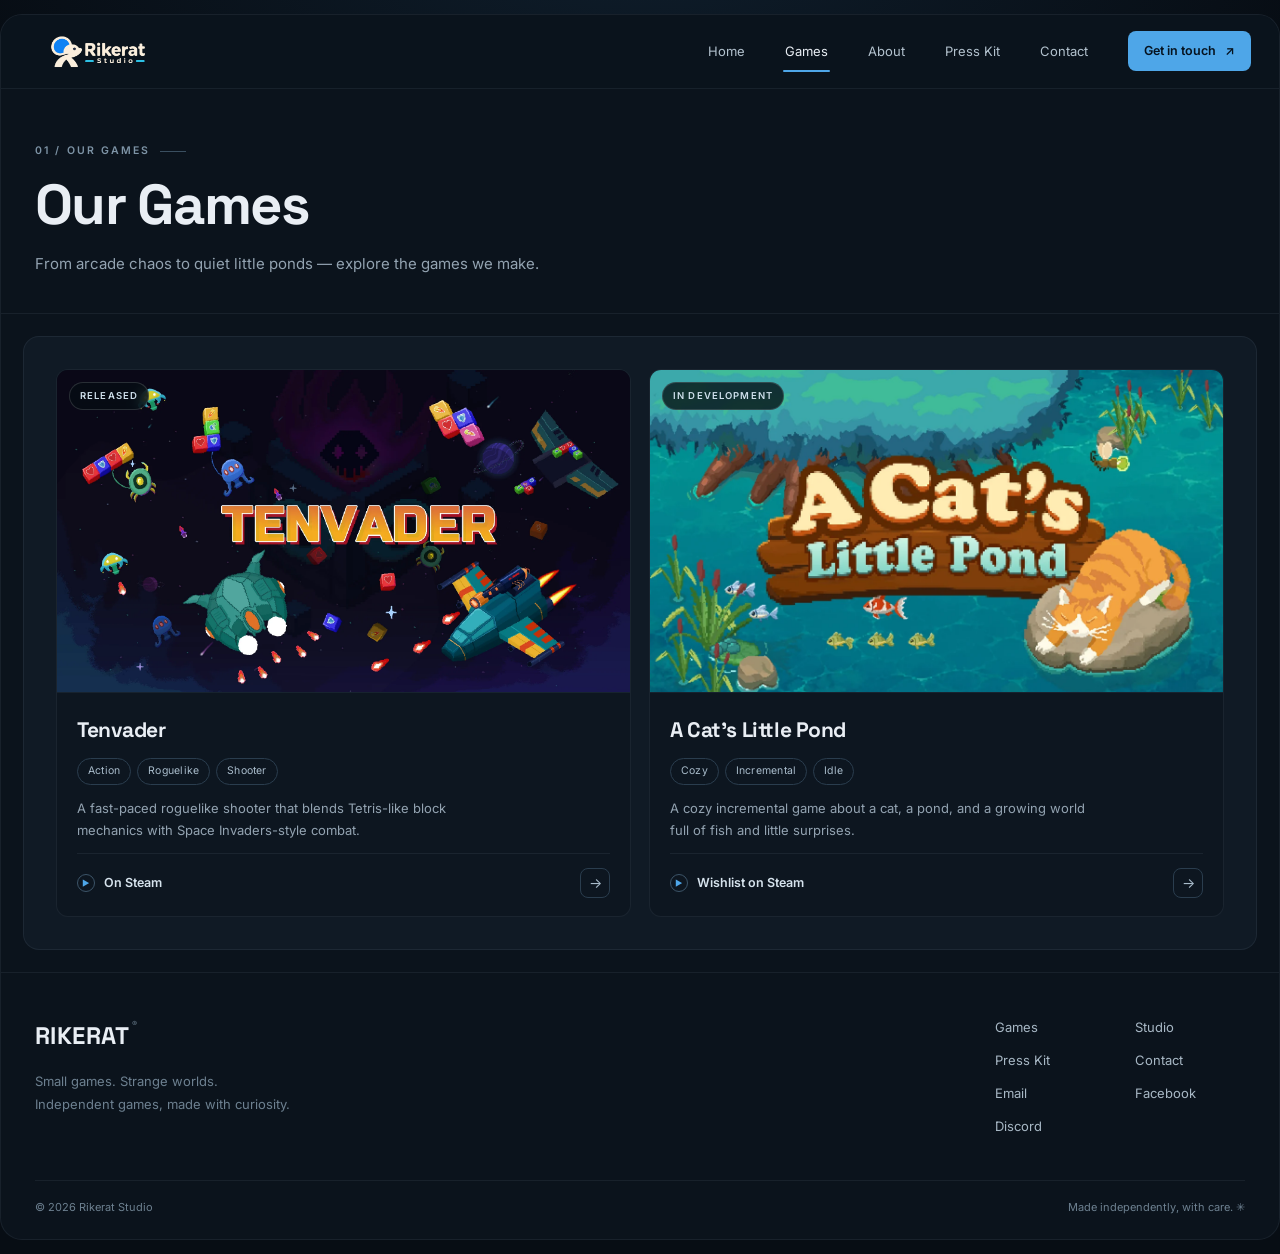
==== games/index.html @ a1daf167 "Redesign site: minimal dark game style, add assets and game pages" ====
<!doctype html><html lang="en"><head><meta charset="utf-8"><meta name="viewport" content="width=device-width, initial-scale=1"><meta name="theme-color" content="#0b131c"><meta name="description" content="Discover Tenvader and A Cat’s Little Pond from Rikerat Studio."><meta property="og:title" content="Our Games"><meta property="og:description" content="Discover Tenvader and A Cat’s Little Pond from Rikerat Studio."><meta property="og:type" content="website"><link rel="icon" type="image/png" href="../assets/favicon.png"><link rel="stylesheet" href="../assets/style.css"><title>Our Games | Rikerat Studio</title></head><body><div class="site-shell"><header class="site-header"><a class="brand" href="../index.html" aria-label="Rikerat Studio home"><img src="../assets/rikerat-logo.png" alt="Rikerat Studio"></a><button class="menu-toggle" type="button" aria-label="Toggle navigation" aria-expanded="false"><span></span><span></span><span></span></button><nav class="nav" aria-label="Main navigation"><a class="nav-link " href="../index.html">Home</a><a class="nav-link active" href="../games/index.html">Games</a><a class="nav-link " href="../about.html">About</a><a class="nav-link " href="../press.html">Press Kit</a><a class="nav-link " href="../contact.html">Contact</a><a class="nav-cta" href="../contact.html">Get in touch <span aria-hidden="true">↗</span></a></nav></header><main><section class="page-heading"><p class="eyebrow">01 / OUR GAMES</p><h1>Our Games</h1><p class="lead">From arcade chaos to quiet little ponds — explore the games we make.</p></section><section class="section panel"><div class="games-grid"><article class="game-card"><a class="game-visual" href="tenvader.html" aria-label="Explore Tenvader"><img src="../assets/img/tenvader-keyart.webp" alt="Tenvader key art" loading="lazy"><span class="visual-tag">RELEASED</span></a><div class="game-info"><h3><a href="tenvader.html">Tenvader</a></h3><div class="tags"><span class="tag">Action</span><span class="tag">Roguelike</span><span class="tag">Shooter</span></div><p>A fast-paced roguelike shooter that blends Tetris-like block mechanics with Space Invaders-style combat.</p><div class="card-foot"><a class="text-link" href="tenvader.html"><span class="dot" aria-hidden="true">▶</span> On Steam</a><a class="arrow-link" href="tenvader.html" aria-label="Explore Tenvader">→</a></div></div></article><article class="game-card"><a class="game-visual" href="a-cats-little-pond.html" aria-label="Explore A Cat’s Little Pond"><img src="../assets/img/cat-pond.webp" alt="A Cat’s Little Pond key art" loading="lazy"><span class="visual-tag">IN DEVELOPMENT</span></a><div class="game-info"><h3><a href="a-cats-little-pond.html">A Cat’s Little Pond</a></h3><div class="tags"><span class="tag">Cozy</span><span class="tag">Incremental</span><span class="tag">Idle</span></div><p>A cozy incremental game about a cat, a pond, and a growing world full of fish and little surprises.</p><div class="card-foot"><a class="text-link" href="a-cats-little-pond.html"><span class="dot" aria-hidden="true">▶</span> Wishlist on Steam</a><a class="arrow-link" href="a-cats-little-pond.html" aria-label="Explore A Cat’s Little Pond">→</a></div></div></article></div></section></main><footer class="footer"><div><a href="../index.html" class="footer-name">RIKERAT<span>®</span></a><p>Small games. Strange worlds.<br>Independent games, made with curiosity.</p></div><div class="footer-links"><a href="../games/index.html">Games</a><a href="../about.html">Studio</a><a href="../press.html">Press Kit</a><a href="../contact.html">Contact</a><a href="mailto:hlinh0411hd@gmail.com">Email</a><a href="https://www.facebook.com/rikerat2401" target="_blank" rel="noopener noreferrer">Facebook</a><a href="https://discord.gg/CGaNUMNWQm" target="_blank" rel="noopener noreferrer">Discord</a></div><div class="footer-bottom"><span>© <span id="year">2026</span> Rikerat Studio</span><span>Made independently, with care. ✳</span></div></footer></div><script src="../assets/script.js" defer></script></body></html>
---- assets/style.css ----
@import url('https://fonts.googleapis.com/css2?family=Inter:wght@400;500;600;700&family=Space+Grotesk:wght@500;600;700&display=swap');

:root{
  --bg:#070d14;
  --shell:#0b131c;
  --panel:#101a25;
  --panel-2:#0d1620;
  --line:rgba(157,181,201,.16);
  --line-soft:rgba(157,181,201,.09);
  --text:#e9eef4;
  --muted:#93a3b1;
  --dim:#6d8090;
  --accent:#4ea6e8;
  --accent-hover:#66b6ee;
  --accent-ink:#06131f;
  --accent-soft:rgba(78,166,232,.13);
  --font:'Inter',sans-serif;
  --display:'Space Grotesk',sans-serif;
  --radius:16px;
  --radius-sm:11px;
}

*{box-sizing:border-box}
html{scroll-behavior:smooth}
body{
  margin:0;
  color:var(--text);
  font-family:var(--font);
  font-size:15px;
  line-height:1.6;
  background:radial-gradient(1100px 520px at 50% -8%,#0f1e2c 0%,var(--bg) 62%) fixed,var(--bg);
  -webkit-font-smoothing:antialiased;
}
a{color:inherit;text-decoration:none}
button{font:inherit}
img{max-width:100%;display:block}
::selection{background:var(--accent);color:var(--accent-ink)}

.site-shell{
  max-width:1460px;
  margin:14px auto;
  background:var(--shell);
  border:1px solid var(--line-soft);
  border-radius:22px;
  overflow:hidden;
  position:relative;
}

/* ---------- Header ---------- */
.site-header{
  height:74px;
  padding:0 28px;
  display:flex;
  align-items:center;
  justify-content:space-between;
  gap:24px;
  border-bottom:1px solid var(--line-soft);
  background:rgba(11,19,28,.9);
  position:relative;
  z-index:20;
}
.brand{display:flex;align-items:center;width:152px;flex-shrink:0}
.brand img{width:152px;height:auto;max-height:46px;object-fit:contain;object-position:left center}
.nav{display:flex;align-items:center;gap:8px}
.nav-link{
  position:relative;
  padding:10px 6px;
  margin:0 10px;
  font-size:13px;
  color:#b3c2ce;
  transition:color .2s;
}
.nav-link:hover{color:var(--text)}
.nav-link.active{color:var(--text)}
.nav-link.active::after{
  content:"";
  position:absolute;
  left:4px;right:4px;bottom:0;
  height:2px;
  border-radius:2px;
  background:var(--accent);
}
.nav-cta{
  margin-left:16px;
  padding:10px 16px;
  border-radius:8px;
  background:var(--accent);
  color:var(--accent-ink);
  font-size:12.5px;
  font-weight:600;
  transition:background .2s,transform .2s;
}
.nav-cta:hover{background:var(--accent-hover);transform:translateY(-1px)}
.nav-cta span{margin-left:6px}
.menu-toggle{display:none}

/* ---------- Type ---------- */
.eyebrow{
  display:flex;
  align-items:center;
  gap:10px;
  font-size:10.5px!important;
  letter-spacing:.2em;
  font-weight:600;
  color:#7e94a6!important;
  text-transform:uppercase;
  margin:0 0 16px;
}
.eyebrow::after{content:"";width:26px;height:1px;background:#3a4f60;flex-shrink:0}
.status-dot{display:inline-block;width:6px;height:6px;background:#7fd3a6;border-radius:50%;margin-right:2px;flex-shrink:0}
h1,h2,h3,p{margin-top:0}
h1,h2,h3{font-family:var(--display);letter-spacing:-.03em;color:var(--text)}
h1{font-size:clamp(44px,4.9vw,70px);line-height:1.04;font-weight:700;margin-bottom:22px}
h2{font-size:clamp(30px,3.2vw,46px);line-height:1.1;font-weight:600}
h3{font-size:21px;letter-spacing:-.02em}
em{font-style:normal;color:inherit}
.lead{font-size:15px;line-height:1.8;color:var(--muted)}

/* ---------- Buttons ---------- */
.btn{
  display:inline-flex;
  align-items:center;
  gap:10px;
  padding:13px 20px;
  border-radius:9px;
  border:1px solid transparent;
  font-size:13.5px;
  font-weight:600;
  line-height:1;
  transition:background .2s,border-color .2s,transform .2s,color .2s;
}
.btn:hover{transform:translateY(-2px)}
.btn.primary,.btn.light{background:var(--accent);color:var(--accent-ink)}
.btn.primary:hover,.btn.light:hover{background:var(--accent-hover)}
.btn.ghost,.btn.outline{border-color:#2d4052;color:var(--text);background:rgba(255,255,255,.02)}
.btn.ghost:hover,.btn.outline:hover{border-color:#54718a;background:rgba(255,255,255,.05)}
.text-link{
  display:inline-flex;
  align-items:center;
  gap:9px;
  font-size:12.5px;
  font-weight:600;
  color:#d6e3ed;
  border:0;
  padding:0;
  transition:color .2s;
}
.text-link:hover{color:var(--accent)}
.text-link .dot{
  width:18px;height:18px;
  border-radius:50%;
  border:1px solid #3c5468;
  display:grid;place-items:center;
  font-size:8px;
  color:var(--accent);
  flex-shrink:0;
}
.arrow-link{
  width:30px;height:30px;
  border-radius:8px;
  border:1px solid #2a3d4e;
  display:grid;place-items:center;
  color:#a9bccb;
  font-size:14px;
  transition:.2s;
}
.arrow-link:hover{background:var(--accent);border-color:var(--accent);color:var(--accent-ink)}

/* ---------- Hero ---------- */
.hero{
  position:relative;
  min-height:640px;
  display:flex;
  align-items:center;
  border-bottom:1px solid var(--line-soft);
  overflow:hidden;
}
.hero-media{position:absolute;inset:0}
.hero-media img{width:100%;height:100%;object-fit:cover;object-position:62% center}
.hero::before{
  content:"";
  position:absolute;inset:0;z-index:1;
  background:
    linear-gradient(90deg,rgba(7,13,20,.97) 0%,rgba(7,13,20,.9) 32%,rgba(7,13,20,.55) 56%,rgba(7,13,20,.08) 100%),
    linear-gradient(0deg,rgba(7,13,20,.8) 0%,rgba(7,13,20,0) 38%);
}
.hero-copy{
  position:relative;
  z-index:2;
  padding:78px 5% 78px 5.5%;
  max-width:780px;
}
.hero h1{margin-top:14px}
.hero-desc{font-size:15.5px;line-height:1.8;color:#b9c9d6;max-width:470px;margin-bottom:0}
.hero-actions{display:flex;flex-wrap:wrap;gap:10px;margin-top:30px}
.hero-foot{
  margin-top:56px;
  display:flex;
  gap:26px;
  color:#7c8fa0;
  font-size:9px;
  letter-spacing:.16em;
}

/* ---------- Sections & panels ---------- */
.section{padding:34px 28px}
.panel{
  margin:22px;
  padding:32px;
  background:var(--panel);
  border:1px solid var(--line-soft);
  border-radius:var(--radius);
}
.section-header{display:flex;align-items:flex-end;justify-content:space-between;gap:24px;margin-bottom:26px}
.section-header h2{margin:0}
.section-header .eyebrow{margin-bottom:12px}
.section-header>p{font-size:13.5px;line-height:1.8;color:var(--muted);margin:0 0 4px;max-width:340px}
.section-link{
  display:inline-flex;
  align-items:center;
  gap:10px;
  padding-bottom:6px;
  border-bottom:1px solid #33495b;
  font-size:13px;
  color:#b8c8d5;
  white-space:nowrap;
  transition:color .2s,border-color .2s;
}
.section-link:hover{color:#fff;border-color:var(--accent)}

/* ---------- Game cards ---------- */
.games-grid{display:grid;grid-template-columns:1fr 1fr;gap:18px}
.game-card{
  display:flex;
  flex-direction:column;
  min-width:0;
  background:var(--panel-2);
  border:1px solid var(--line-soft);
  border-radius:12px;
  overflow:hidden;
  transition:transform .25s,border-color .25s,box-shadow .25s;
}
.game-card:hover{transform:translateY(-4px);border-color:rgba(78,166,232,.38);box-shadow:0 24px 48px -28px rgba(0,0,0,.9)}
.game-visual{display:block;position:relative;overflow:hidden;aspect-ratio:16/9;background:#0a1520;border-bottom:1px solid var(--line-soft)}
.game-visual img{width:100%;height:100%;object-fit:cover;transition:transform .5s}
.game-visual:hover img{transform:scale(1.04)}
.visual-tag{
  position:absolute;top:12px;left:12px;
  padding:5px 10px;
  border-radius:999px;
  background:rgba(6,13,20,.78);
  border:1px solid rgba(255,255,255,.14);
  font-size:9.5px;
  letter-spacing:.12em;
  font-weight:600;
  color:#cfe0ec;
  backdrop-filter:blur(6px);
}
.play-mark{display:none}
.game-info{padding:20px 20px 18px;display:flex;flex-direction:column;gap:12px;flex:1}
.game-info .eyebrow{margin:0}
.game-info h3{margin:0;font-size:21px}
.game-info h3 a:hover{color:var(--accent)}
.tags{display:flex;flex-wrap:wrap;gap:6px}
.tag{
  display:inline-block;
  padding:4px 10px;
  border-radius:999px;
  border:1px solid #2a3d4e;
  font-size:10.5px;
  color:#a9bccb;
  letter-spacing:.02em;
  white-space:nowrap;
}
.game-info p:not(.eyebrow){color:var(--muted);font-size:13px;line-height:1.7;margin:0;max-width:430px}
.card-foot{
  display:flex;
  justify-content:space-between;
  align-items:center;
  gap:12px;
  margin-top:auto;
  padding-top:14px;
  border-top:1px solid var(--line-soft);
}

/* ---------- Statement band ---------- */
.statement{
  position:relative;
  overflow:hidden;
  margin:22px;
  padding:46px 34px 26px;
  border-radius:var(--radius);
  border:1px solid var(--line-soft);
  background:linear-gradient(135deg,#13212d 0%,#0c151e 72%);
}
.statement::after{
  content:"";
  position:absolute;
  top:-140px;right:-80px;
  width:380px;height:380px;
  border-radius:50%;
  background:radial-gradient(circle,rgba(78,166,232,.16),transparent 65%);
  pointer-events:none;
}
.statement .asterisk{color:var(--accent);font-size:24px}
.statement p{
  position:relative;
  font-family:var(--display);
  font-size:clamp(32px,4.4vw,58px);
  font-weight:600;
  letter-spacing:-.04em;
  line-height:1.12;
  margin:16px 0 46px;
}
.statement em{color:#a9cfe8}
.statement-foot{
  position:relative;
  display:flex;
  justify-content:space-between;
  border-top:1px solid var(--line-soft);
  padding-top:18px;
  font-size:10px;
  letter-spacing:.15em;
  color:var(--dim);
}

/* ---------- About teaser ---------- */
.about-teaser{
  display:grid;
  grid-template-columns:1.05fr .95fr;
  gap:44px;
  align-items:center;
  margin:22px;
  padding:38px 34px;
  border-radius:var(--radius);
  border:1px solid var(--line-soft);
  background:var(--panel);
}
.about-teaser h2{margin-bottom:0}
.about-teaser-copy p{font-size:14.5px;line-height:1.85;color:var(--muted);margin-bottom:0}
.about-teaser-copy .btn{margin-top:22px}
.about-art{
  position:relative;
  border-radius:12px;
  overflow:hidden;
  border:1px solid var(--line);
  aspect-ratio:3/2;
}
.about-art img{width:100%;height:100%;object-fit:cover}
.about-art span{
  position:absolute;
  left:14px;bottom:12px;
  padding:5px 10px;
  border-radius:999px;
  background:rgba(6,12,18,.7);
  border:1px solid rgba(255,255,255,.12);
  font-size:9px;
  letter-spacing:.16em;
  color:#c7d8e4;
}

/* ---------- Contact band ---------- */
.contact-band{
  display:flex;
  justify-content:space-between;
  align-items:flex-end;
  gap:44px;
  margin:22px;
  padding:44px 36px;
  border-radius:var(--radius);
  border:1px solid var(--line-soft);
  background:
    radial-gradient(600px 240px at 85% 120%,rgba(78,166,232,.12),transparent 70%),
    linear-gradient(120deg,#13212d,#0d1721 70%);
}
.contact-band h2{margin-bottom:0}
.contact-band>div:last-child{max-width:320px}
.contact-band p:not(.eyebrow){font-size:13.5px;line-height:1.8;color:#b9c8d4}
.contact-band .btn{margin-top:18px}

/* ---------- Footer ---------- */
.footer{
  margin-top:22px;
  padding:44px 34px 22px;
  border-top:1px solid var(--line-soft);
  display:grid;
  grid-template-columns:1.4fr 1fr;
  gap:44px;
}
.footer-name{font-family:var(--display);font-weight:700;font-size:24px;letter-spacing:.02em}
.footer-name span{font-size:10px;vertical-align:top;margin-left:3px;color:var(--dim)}
.footer p{font-size:13px;color:var(--dim);line-height:1.8;margin:14px 0 0}
.footer-links{
  display:grid;
  grid-template-columns:1fr 1fr;
  gap:12px 30px;
  align-content:start;
  justify-self:end;
  min-width:250px;
  font-size:13px;
  color:#a8b8c5;
}
.footer-links a:hover{color:#fff}
.footer-bottom{
  grid-column:1/-1;
  display:flex;
  justify-content:space-between;
  gap:16px;
  border-top:1px solid var(--line-soft);
  padding-top:18px;
  font-size:11px;
  color:var(--dim);
}

/* ---------- Page heading ---------- */
.page-heading{padding:54px 34px 36px;border-bottom:1px solid var(--line-soft)}
.page-heading h1{font-size:clamp(38px,4.4vw,62px);margin:10px 0 16px}
.page-heading .lead{max-width:640px;margin-bottom:0}

/* ---------- Game detail ---------- */
.detail-hero{
  display:grid;
  grid-template-columns:1.05fr .95fr;
  gap:44px;
  align-items:center;
  padding:40px 34px 10px;
}
.back-link{display:inline-block;margin-bottom:24px;font-size:12.5px;color:var(--dim);transition:color .2s}
.back-link:hover{color:var(--accent)}
.detail-copy h1{font-size:clamp(40px,4.8vw,66px);margin:10px 0 14px}
.detail-copy .tags{margin-bottom:18px}
.detail-copy .lead{max-width:520px;margin-bottom:0}
.detail-actions{display:flex;flex-wrap:wrap;align-items:center;gap:12px;margin-top:26px}
.game-status{font-size:10.5px;letter-spacing:.14em;color:var(--dim)}
.detail-video{
  border-radius:14px;
  overflow:hidden;
  border:1px solid var(--line);
  background:#0a141e;
  box-shadow:0 34px 70px -38px rgba(0,0,0,.95);
}
.video-frame{position:relative;aspect-ratio:16/9;background:#0a141e;overflow:hidden}
.video-frame>img{width:100%;height:100%;object-fit:cover;filter:brightness(.72) saturate(1.05)}
.video-frame.static>img{filter:none}
.video-play{
  position:absolute;inset:0;
  border:0;
  background:transparent;
  color:#fff;
  display:flex;
  justify-content:center;
  align-items:center;
  gap:12px;
  font-size:14px;
  font-weight:600;
  cursor:pointer;
}
.video-play span{
  width:56px;height:56px;
  border-radius:50%;
  background:var(--accent);
  color:var(--accent-ink);
  display:grid;place-items:center;
  font-size:17px;
  transition:transform .2s,background .2s;
}
.video-play:hover span{transform:scale(1.08);background:var(--accent-hover)}
.video-frame iframe{position:absolute;inset:0;width:100%;height:100%;border:0}

.detail-media{padding:26px 34px 0;display:grid;gap:24px}
.media-block .eyebrow{margin-bottom:12px}
.detail-media .video-frame{border-radius:14px;border:1px solid var(--line)}
.detail-about{
  display:grid;
  grid-template-columns:1fr 1fr;
  gap:52px;
  margin:22px;
  padding:38px 34px;
  border-radius:var(--radius);
  border:1px solid var(--line-soft);
  background:var(--panel);
}
.detail-about>div:last-child>p{font-size:14.5px;line-height:1.9;color:var(--muted)}
.feature-list{padding:4px 0 0;margin:0;list-style:none}
.feature-list li{padding:13px 0;border-bottom:1px solid var(--line-soft);font-size:13.5px;color:#c8d6e1}
.feature-list li span{color:var(--accent);margin-right:12px}
.next-project{
  margin:22px;
  padding:24px 30px;
  border:1px solid var(--line-soft);
  border-radius:var(--radius);
  background:var(--panel-2);
}
.next-project .eyebrow{margin-bottom:10px}
.next-project a{
  display:flex;
  align-items:center;
  justify-content:space-between;
  gap:20px;
  font-family:var(--display);
  font-size:clamp(22px,2.8vw,34px);
  font-weight:600;
  letter-spacing:-.02em;
}
.next-project a:hover{color:var(--accent)}

/* ---------- About page ---------- */
.split-content{display:grid;grid-template-columns:1fr 1fr;gap:52px;align-items:center;padding:44px 34px}
.feature-art{position:relative;border-radius:14px;overflow:hidden;border:1px solid var(--line);aspect-ratio:3/2;background:#0a141e}
.feature-art img{width:100%;height:100%;object-fit:cover}
.feature-art span{
  position:absolute;left:16px;bottom:14px;
  padding:6px 11px;
  border-radius:999px;
  background:rgba(6,12,18,.7);
  border:1px solid rgba(255,255,255,.12);
  font-size:9.5px;
  letter-spacing:.16em;
  color:#c7d8e4;
}
.prose h2{font-size:clamp(28px,3vw,40px);margin-bottom:18px}
.prose p{font-size:14.5px;color:var(--muted);line-height:1.9}
.prose .text-link{margin-top:8px}
.values{padding:34px}
.values-grid{display:grid;grid-template-columns:repeat(3,1fr);gap:16px}
.values-grid>div{
  padding:24px;
  border-radius:12px;
  border:1px solid var(--line-soft);
  background:var(--panel);
  transition:border-color .2s,transform .2s;
}
.values-grid>div:hover{border-color:rgba(78,166,232,.35);transform:translateY(-3px)}
.values-grid span{color:var(--accent);font-size:11px;letter-spacing:.14em}
.values-grid h3{margin:26px 0 10px;font-size:18px}
.values-grid p{color:var(--muted);font-size:13px;line-height:1.8;margin:0}

/* ---------- Press ---------- */
.press-grid{display:grid;grid-template-columns:1fr 1fr;gap:20px;padding:22px 34px}
.press-panel{
  padding:28px;
  border-radius:var(--radius);
  border:1px solid var(--line-soft);
  background:var(--panel);
}
.press-panel h2{font-size:28px;margin-bottom:18px}
.press-panel dl{margin:0}
.press-panel dl>div{display:flex;justify-content:space-between;gap:16px;border-bottom:1px solid var(--line-soft);padding:12px 0;font-size:13px}
.press-panel dt{color:var(--dim)}
.press-panel dd{margin:0;text-align:right;color:#cfdce6}
.press-logo{
  min-height:150px;
  display:grid;
  place-items:center;
  padding:18px;
  border-radius:10px;
  border:1px solid var(--line-soft);
  background:#0a141e;
}
.press-logo img{max-height:110px;width:auto;object-fit:contain}
.download-links{display:flex;flex-wrap:wrap;gap:10px;margin:20px 0 12px}
.download-links a{
  display:inline-flex;
  align-items:center;
  gap:8px;
  padding:10px 14px;
  border-radius:8px;
  border:1px solid #2c3f50;
  font-size:12px;
  font-weight:600;
  color:#d6e3ed;
  transition:.2s;
}
.download-links a:hover{border-color:var(--accent);color:#fff}
.download-links a:first-child{background:var(--accent);border-color:var(--accent);color:var(--accent-ink)}
.download-links a:first-child:hover{background:var(--accent-hover);color:var(--accent-ink)}
.muted{color:var(--muted)!important}
.press-panel .muted{font-size:12px;line-height:1.7}
.media-grid{display:grid;grid-template-columns:1fr 1fr;gap:20px;margin-top:4px}
.media-grid h3{font-size:18px;margin-bottom:12px}
.media-grid .video-frame{border-radius:12px;border:1px solid var(--line)}
.press-note{
  display:flex;
  justify-content:space-between;
  align-items:center;
  gap:24px;
  margin:22px 34px;
  padding:24px 30px;
  border-radius:var(--radius);
  border:1px solid var(--line-soft);
  background:var(--panel-2);
}
.press-note p{font-size:17px;margin:0;font-family:var(--display);letter-spacing:-.01em}
.press-note .btn{flex-shrink:0}

/* ---------- Contact page ---------- */
.contact-layout{display:grid;grid-template-columns:1.15fr .85fr;gap:20px;padding:22px 34px}
.contact-main{padding:34px;border-radius:var(--radius);border:1px solid var(--line-soft);background:var(--panel)}
.contact-main h2{font-size:clamp(28px,3vw,40px);margin-bottom:16px}
.contact-main>p:not(.eyebrow){font-size:14.5px;line-height:1.9;color:var(--muted);max-width:520px}
.contact-main a:not(.btn){color:var(--accent)}
.contact-buttons{display:flex;flex-wrap:wrap;gap:10px;margin-top:28px}
.contact-aside{
  display:flex;
  flex-direction:column;
  padding:30px;
  border-radius:var(--radius);
  border:1px solid var(--line-soft);
  background:var(--panel-2);
}
.contact-aside ul{list-style:none;padding:0;margin:0}
.contact-aside li{padding:13px 0;border-bottom:1px solid var(--line-soft);font-size:13px;color:#c3d2de}
.aside-bottom{display:flex;justify-content:space-between;margin-top:auto;padding-top:40px;font-size:10px;letter-spacing:.15em;color:var(--dim)}

:focus-visible{outline:2px solid var(--accent);outline-offset:3px}

/* ---------- Responsive ---------- */
@media(max-width:1100px){
  .nav{gap:0}
  .nav-link{margin:0 8px}
  .hero{min-height:580px}
  .detail-hero{gap:30px}
  .about-teaser{gap:30px}
  .split-content{gap:34px}
  .contact-band{gap:30px}
}

@media(max-width:900px){
  .detail-hero,.about-teaser,.split-content,.contact-layout,.press-grid,.media-grid{grid-template-columns:1fr}
  .detail-media .video-frame{width:100%}
  .press-grid,.contact-layout{padding:20px 24px}
  .values-grid{grid-template-columns:1fr}
  .detail-about{grid-template-columns:1fr;gap:24px}
  .contact-band{display:block}
  .contact-band>div:last-child{margin-top:26px}
  .about-art{order:-1}
}

@media(max-width:760px){
  .site-shell{margin:8px;border-radius:18px}
  .site-header{height:64px;padding:0 20px}
  .brand,.brand img{width:124px}
  .brand img{max-height:38px}
  .menu-toggle{display:flex;flex-direction:column;gap:5px;background:none;border:0;padding:10px;cursor:pointer}
  .menu-toggle span{width:22px;height:2px;background:var(--text);border-radius:2px}
  .nav{
    display:none;
    position:absolute;
    top:64px;left:0;right:0;
    flex-direction:column;
    align-items:stretch;
    gap:4px;
    padding:16px 20px 22px;
    background:#0b131c;
    border-bottom:1px solid var(--line);
    z-index:30;
  }
  .nav.open{display:flex}
  .nav-link{padding:12px 0;margin:0;border-bottom:1px solid var(--line-soft);font-size:14px}
  .nav-link.active::after{display:none}
  .nav-cta{align-self:flex-start;margin:14px 0 0}
  .hero{min-height:560px}
  .hero-media img{object-position:66% center}
  .hero::before{
    background:
      linear-gradient(180deg,rgba(7,13,20,.86) 0%,rgba(7,13,20,.82) 45%,rgba(7,13,20,.94) 100%);
  }
  .hero-copy{padding:56px 22px;max-width:none}
  .hero h1{font-size:clamp(38px,9vw,52px)}
  .hero-desc{font-size:14.5px}
  .section{padding:26px 20px}
  .panel{margin:14px;padding:22px 20px}
  .section-header{display:block}
  .section-header .section-link{margin-top:16px}
  .games-grid{grid-template-columns:1fr}
  .statement{margin:14px;padding:32px 22px 22px}
  .statement p{margin-bottom:32px}
  .about-teaser{margin:14px;padding:24px 20px;gap:24px}
  .contact-band{margin:14px;padding:30px 22px}
  .detail-hero{padding:26px 20px 4px;gap:26px}
  .back-link{margin-bottom:16px}
  .detail-copy h1{font-size:clamp(34px,8vw,46px)}
  .detail-media{padding:20px 20px 0}
  .detail-about{margin:14px;padding:26px 20px}
  .next-project{margin:14px;padding:20px 22px}
  .split-content{padding:26px 20px}
  .values{padding:26px 20px}
  .press-grid,.contact-layout{padding:16px 14px}
  .press-note{margin:16px 14px;display:block}
  .press-note .btn{margin-top:20px}
  .page-heading{padding:40px 22px 26px}
  .footer{grid-template-columns:1fr;padding:34px 22px 20px;gap:26px}
  .footer-links{justify-self:start;min-width:0}
  .contact-band h2{font-size:30px}
  .contact-main,.contact-aside{padding:24px}
}

@media(max-width:430px){
  .hero{min-height:600px}
  .hero-art{min-height:0}
  .hero-foot{font-size:8px}
  .game-info{padding:16px}
  .game-info h3{font-size:19px}
  .footer-bottom{display:block}
  .footer-bottom span{display:block;margin-bottom:8px}
  .detail-actions .btn{width:100%;justify-content:center}
  .press-panel dl>div{display:block}
  .press-panel dd{text-align:left;margin-top:4px}
  .statement p{font-size:30px}
  .contact-band h2{font-size:27px}
}

@media(prefers-reduced-motion:reduce){
  *,*:before,*:after{scroll-behavior:auto!important;transition:none!important}
}
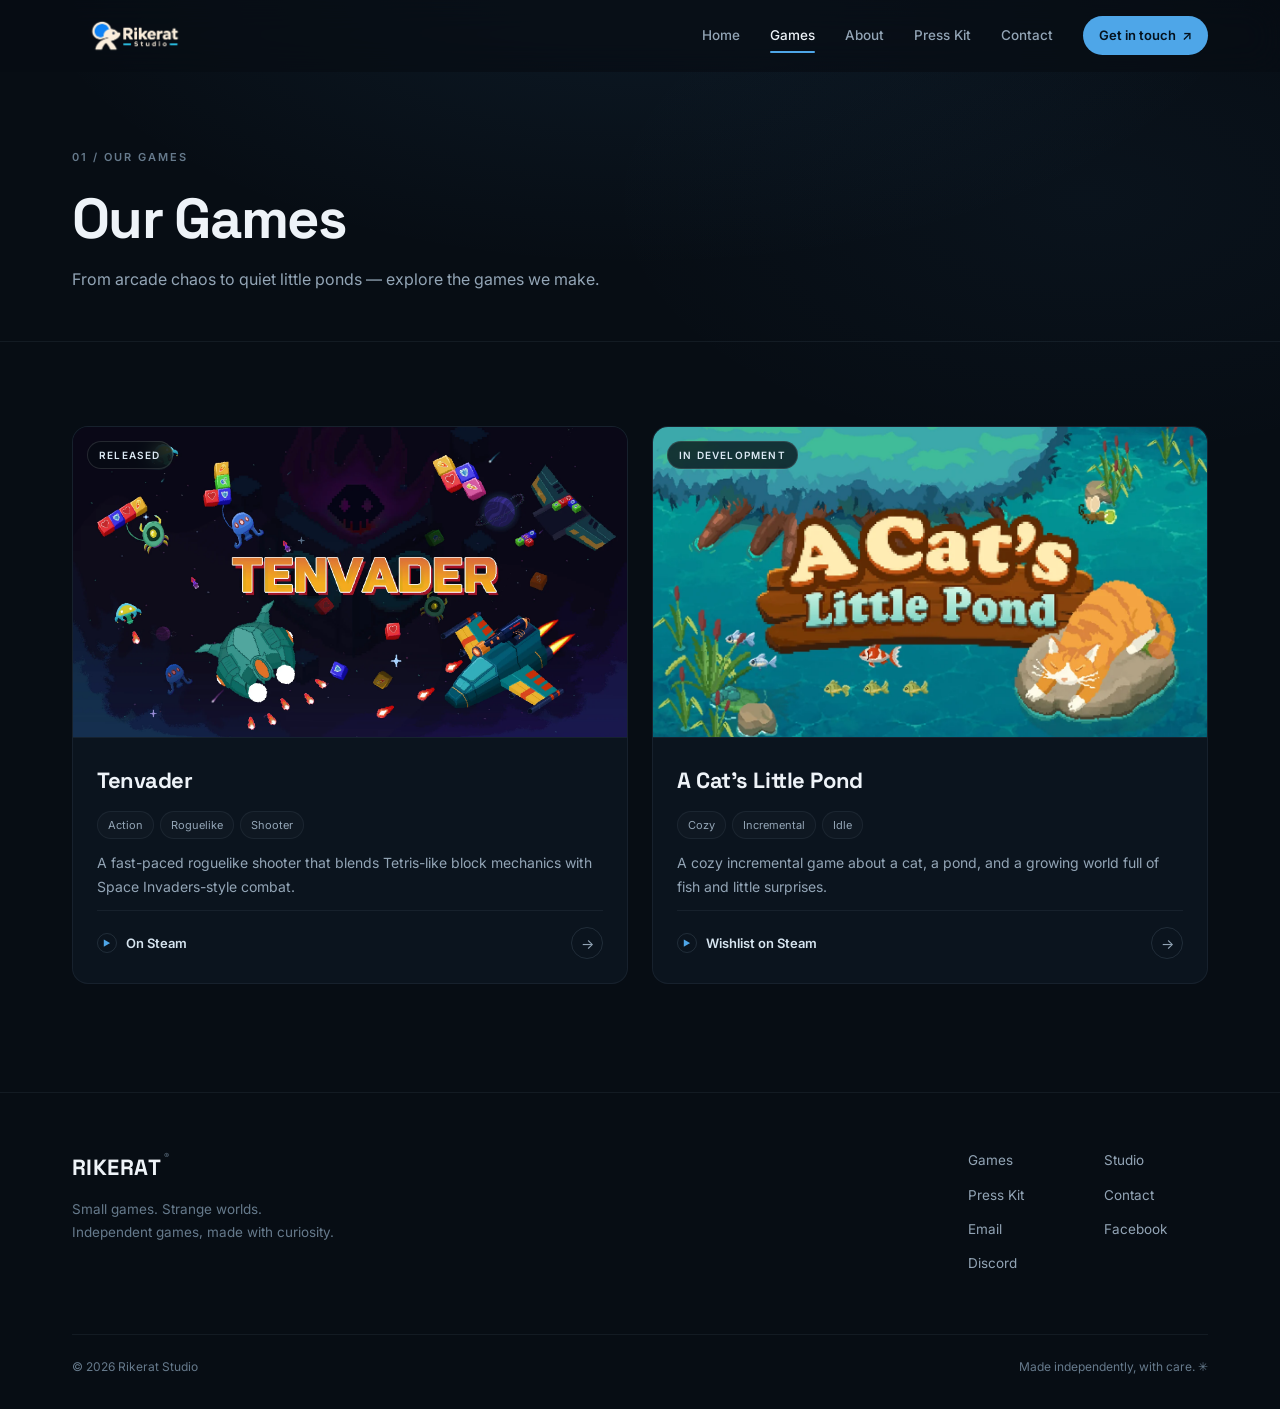
==== commit 99f879c2: "Update Rikerat website with minimalist design, smooth animations, and personalized illustrations" ====
--- a/games/index.html
+++ b/games/index.html
@@ -1 +1,118 @@
-<!doctype html><html lang="en"><head><meta charset="utf-8"><meta name="viewport" content="width=device-width, initial-scale=1"><meta name="theme-color" content="#0b131c"><meta name="description" content="Discover Tenvader and A Cat’s Little Pond from Rikerat Studio."><meta property="og:title" content="Our Games"><meta property="og:description" content="Discover Tenvader and A Cat’s Little Pond from Rikerat Studio."><meta property="og:type" content="website"><link rel="icon" type="image/png" href="../assets/favicon.png"><link rel="stylesheet" href="../assets/style.css"><title>Our Games | Rikerat Studio</title></head><body><div class="site-shell"><header class="site-header"><a class="brand" href="../index.html" aria-label="Rikerat Studio home"><img src="../assets/rikerat-logo.png" alt="Rikerat Studio"></a><button class="menu-toggle" type="button" aria-label="Toggle navigation" aria-expanded="false"><span></span><span></span><span></span></button><nav class="nav" aria-label="Main navigation"><a class="nav-link " href="../index.html">Home</a><a class="nav-link active" href="../games/index.html">Games</a><a class="nav-link " href="../about.html">About</a><a class="nav-link " href="../press.html">Press Kit</a><a class="nav-link " href="../contact.html">Contact</a><a class="nav-cta" href="../contact.html">Get in touch <span aria-hidden="true">↗</span></a></nav></header><main><section class="page-heading"><p class="eyebrow">01 / OUR GAMES</p><h1>Our Games</h1><p class="lead">From arcade chaos to quiet little ponds — explore the games we make.</p></section><section class="section panel"><div class="games-grid"><article class="game-card"><a class="game-visual" href="tenvader.html" aria-label="Explore Tenvader"><img src="../assets/img/tenvader-keyart.webp" alt="Tenvader key art" loading="lazy"><span class="visual-tag">RELEASED</span></a><div class="game-info"><h3><a href="tenvader.html">Tenvader</a></h3><div class="tags"><span class="tag">Action</span><span class="tag">Roguelike</span><span class="tag">Shooter</span></div><p>A fast-paced roguelike shooter that blends Tetris-like block mechanics with Space Invaders-style combat.</p><div class="card-foot"><a class="text-link" href="tenvader.html"><span class="dot" aria-hidden="true">▶</span> On Steam</a><a class="arrow-link" href="tenvader.html" aria-label="Explore Tenvader">→</a></div></div></article><article class="game-card"><a class="game-visual" href="a-cats-little-pond.html" aria-label="Explore A Cat’s Little Pond"><img src="../assets/img/cat-pond.webp" alt="A Cat’s Little Pond key art" loading="lazy"><span class="visual-tag">IN DEVELOPMENT</span></a><div class="game-info"><h3><a href="a-cats-little-pond.html">A Cat’s Little Pond</a></h3><div class="tags"><span class="tag">Cozy</span><span class="tag">Incremental</span><span class="tag">Idle</span></div><p>A cozy incremental game about a cat, a pond, and a growing world full of fish and little surprises.</p><div class="card-foot"><a class="text-link" href="a-cats-little-pond.html"><span class="dot" aria-hidden="true">▶</span> Wishlist on Steam</a><a class="arrow-link" href="a-cats-little-pond.html" aria-label="Explore A Cat’s Little Pond">→</a></div></div></article></div></section></main><footer class="footer"><div><a href="../index.html" class="footer-name">RIKERAT<span>®</span></a><p>Small games. Strange worlds.<br>Independent games, made with curiosity.</p></div><div class="footer-links"><a href="../games/index.html">Games</a><a href="../about.html">Studio</a><a href="../press.html">Press Kit</a><a href="../contact.html">Contact</a><a href="mailto:hlinh0411hd@gmail.com">Email</a><a href="https://www.facebook.com/rikerat2401" target="_blank" rel="noopener noreferrer">Facebook</a><a href="https://discord.gg/CGaNUMNWQm" target="_blank" rel="noopener noreferrer">Discord</a></div><div class="footer-bottom"><span>© <span id="year">2026</span> Rikerat Studio</span><span>Made independently, with care. ✳</span></div></footer></div><script src="../assets/script.js" defer></script></body></html>
+<!doctype html>
+<html lang="en">
+<head>
+  <meta charset="utf-8">
+  <meta name="viewport" content="width=device-width, initial-scale=1">
+  <meta name="theme-color" content="#070d14">
+  <meta name="description" content="Discover Tenvader and A Cat’s Little Pond from Rikerat Studio.">
+  <meta property="og:title" content="Our Games | Rikerat Studio">
+  <meta property="og:description" content="Discover Tenvader and A Cat’s Little Pond from Rikerat Studio.">
+  <meta property="og:type" content="website">
+  <link rel="icon" type="image/png" href="../assets/favicon.png">
+  <link rel="stylesheet" href="../assets/style.css">
+  <title>Our Games | Rikerat Studio</title>
+</head>
+<body>
+  <div class="site-shell">
+    <header class="site-header">
+      <div class="header-inner">
+        <a class="brand" href="../index.html" aria-label="Rikerat Studio home">
+          <img src="../assets/rikerat-logo.png" alt="Rikerat Studio">
+        </a>
+        <button class="menu-toggle" type="button" aria-label="Toggle navigation" aria-expanded="false">
+          <span></span><span></span><span></span>
+        </button>
+        <nav class="nav" aria-label="Main navigation">
+          <a class="nav-link" href="../index.html">Home</a>
+          <a class="nav-link active" href="../games/index.html">Games</a>
+          <a class="nav-link" href="../about.html">About</a>
+          <a class="nav-link" href="../press.html">Press Kit</a>
+          <a class="nav-link" href="../contact.html">Contact</a>
+          <a class="nav-cta" href="../contact.html">Get in touch <span aria-hidden="true">↗</span></a>
+        </nav>
+      </div>
+    </header>
+
+    <main>
+      <section class="page-heading">
+        <div class="container">
+          <p class="eyebrow">01 / Our Games</p>
+          <h1>Our Games</h1>
+          <p class="lead">From arcade chaos to quiet little ponds — explore the games we make.</p>
+        </div>
+      </section>
+
+      <section class="section-block">
+        <div class="container">
+          <div class="games-grid">
+            <article class="game-card" data-reveal style="--delay: 0.05s">
+              <a class="game-visual" href="tenvader.html" aria-label="Explore Tenvader">
+                <img src="../assets/img/tenvader-keyart.webp" alt="Tenvader key art" loading="lazy">
+                <span class="visual-tag">RELEASED</span>
+              </a>
+              <div class="game-info">
+                <h3><a href="tenvader.html">Tenvader</a></h3>
+                <div class="tags">
+                  <span class="tag">Action</span>
+                  <span class="tag">Roguelike</span>
+                  <span class="tag">Shooter</span>
+                </div>
+                <p>A fast-paced roguelike shooter that blends Tetris-like block mechanics with Space Invaders-style combat.</p>
+                <div class="card-foot">
+                  <a class="text-link" href="tenvader.html"><span class="dot" aria-hidden="true">▶</span> On Steam</a>
+                  <a class="arrow-link" href="tenvader.html" aria-label="Explore Tenvader">→</a>
+                </div>
+              </div>
+            </article>
+
+            <article class="game-card" data-reveal style="--delay: 0.14s">
+              <a class="game-visual" href="a-cats-little-pond.html" aria-label="Explore A Cat’s Little Pond">
+                <img src="../assets/img/cat-pond.webp" alt="A Cat’s Little Pond key art" loading="lazy">
+                <span class="visual-tag">IN DEVELOPMENT</span>
+              </a>
+              <div class="game-info">
+                <h3><a href="a-cats-little-pond.html">A Cat’s Little Pond</a></h3>
+                <div class="tags">
+                  <span class="tag">Cozy</span>
+                  <span class="tag">Incremental</span>
+                  <span class="tag">Idle</span>
+                </div>
+                <p>A cozy incremental game about a cat, a pond, and a growing world full of fish and little surprises.</p>
+                <div class="card-foot">
+                  <a class="text-link" href="a-cats-little-pond.html"><span class="dot" aria-hidden="true">▶</span> Wishlist on Steam</a>
+                  <a class="arrow-link" href="a-cats-little-pond.html" aria-label="Explore A Cat’s Little Pond">→</a>
+                </div>
+              </div>
+            </article>
+          </div>
+        </div>
+      </section>
+    </main>
+
+    <footer class="footer">
+      <div class="container">
+        <div class="footer-grid">
+          <div>
+            <a href="../index.html" class="footer-name">RIKERAT<span>®</span></a>
+            <p>Small games. Strange worlds.<br>Independent games, made with curiosity.</p>
+          </div>
+          <div class="footer-links">
+            <a href="../games/index.html">Games</a>
+            <a href="../about.html">Studio</a>
+            <a href="../press.html">Press Kit</a>
+            <a href="../contact.html">Contact</a>
+            <a href="mailto:hlinh0411hd@gmail.com">Email</a>
+            <a href="https://www.facebook.com/rikerat2401" target="_blank" rel="noopener noreferrer">Facebook</a>
+            <a href="https://discord.gg/CGaNUMNWQm" target="_blank" rel="noopener noreferrer">Discord</a>
+          </div>
+          <div class="footer-bottom">
+            <span>© <span id="year">2026</span> Rikerat Studio</span>
+            <span>Made independently, with care. ✳</span>
+          </div>
+        </div>
+      </div>
+    </footer>
+  </div>
+  <script src="../assets/script.js" defer></script>
+</body>
+</html>
--- a/assets/style.css
+++ b/assets/style.css
@@ -1,715 +1,1600 @@
-@import url('https://fonts.googleapis.com/css2?family=Inter:wght@400;500;600;700&family=Space+Grotesk:wght@500;600;700&display=swap');
-
-:root{
-  --bg:#070d14;
-  --shell:#0b131c;
-  --panel:#101a25;
-  --panel-2:#0d1620;
-  --line:rgba(157,181,201,.16);
-  --line-soft:rgba(157,181,201,.09);
-  --text:#e9eef4;
-  --muted:#93a3b1;
-  --dim:#6d8090;
-  --accent:#4ea6e8;
-  --accent-hover:#66b6ee;
-  --accent-ink:#06131f;
-  --accent-soft:rgba(78,166,232,.13);
-  --font:'Inter',sans-serif;
-  --display:'Space Grotesk',sans-serif;
-  --radius:16px;
-  --radius-sm:11px;
-}
-
-*{box-sizing:border-box}
-html{scroll-behavior:smooth}
-body{
-  margin:0;
-  color:var(--text);
-  font-family:var(--font);
-  font-size:15px;
-  line-height:1.6;
-  background:radial-gradient(1100px 520px at 50% -8%,#0f1e2c 0%,var(--bg) 62%) fixed,var(--bg);
-  -webkit-font-smoothing:antialiased;
-}
-a{color:inherit;text-decoration:none}
-button{font:inherit}
-img{max-width:100%;display:block}
-::selection{background:var(--accent);color:var(--accent-ink)}
-
-.site-shell{
-  max-width:1460px;
-  margin:14px auto;
-  background:var(--shell);
-  border:1px solid var(--line-soft);
-  border-radius:22px;
-  overflow:hidden;
-  position:relative;
+@import url('https://fonts.googleapis.com/css2?family=Inter:wght@400;500;600&family=Space+Grotesk:wght@500;600;700&display=swap');
+
+:root {
+  --bg: #070d14;
+  --surface: #0b141e;
+  --surface-2: #0f1a26;
+  --line: rgba(168, 194, 216, 0.14);
+  --line-soft: rgba(168, 194, 216, 0.08);
+  --text: #eef3f8;
+  --muted: #93a5b6;
+  --dim: #667a8c;
+  --accent: #4ea6e8;
+  --accent-hover: #70b9f0;
+  --accent-ink: #05121d;
+  --accent-soft: rgba(78, 166, 232, 0.12);
+  --mint: #7fd3a6;
+  --font: 'Inter', -apple-system, BlinkMacSystemFont, sans-serif;
+  --display: 'Space Grotesk', -apple-system, BlinkMacSystemFont, sans-serif;
+  --ease: cubic-bezier(0.22, 1, 0.36, 1);
+  --radius: 16px;
+  --radius-sm: 10px;
+  --max-w: 1200px;
+}
+
+*,
+*::before,
+*::after {
+  box-sizing: border-box;
+}
+
+html {
+  scroll-behavior: smooth;
+}
+
+body {
+  margin: 0;
+  color: var(--text);
+  font-family: var(--font);
+  font-size: 15px;
+  line-height: 1.65;
+  background-color: var(--bg);
+  background-image:
+    radial-gradient(900px 460px at 50% -6%, rgba(78, 166, 232, 0.09), transparent 70%),
+    radial-gradient(700px 380px at 85% 22%, rgba(78, 166, 232, 0.04), transparent 70%);
+  background-attachment: fixed;
+  -webkit-font-smoothing: antialiased;
+  overflow-x: hidden;
+}
+
+a {
+  color: inherit;
+  text-decoration: none;
+}
+
+button {
+  font: inherit;
+}
+
+img {
+  max-width: 100%;
+  display: block;
+}
+
+::selection {
+  background: var(--accent);
+  color: var(--accent-ink);
+}
+
+:focus-visible {
+  outline: 2px solid var(--accent);
+  outline-offset: 3px;
+}
+
+/* ---------- Shell & Container ---------- */
+.site-shell {
+  width: 100%;
+  min-height: 100vh;
+  display: flex;
+  flex-direction: column;
+}
+
+.site-shell > main {
+  flex: 1;
+}
+
+.container {
+  width: 100%;
+  max-width: var(--max-w);
+  margin: 0 auto;
+  padding: 0 32px;
 }
 
 /* ---------- Header ---------- */
-.site-header{
-  height:74px;
-  padding:0 28px;
-  display:flex;
-  align-items:center;
-  justify-content:space-between;
-  gap:24px;
-  border-bottom:1px solid var(--line-soft);
-  background:rgba(11,19,28,.9);
-  position:relative;
-  z-index:20;
-}
-.brand{display:flex;align-items:center;width:152px;flex-shrink:0}
-.brand img{width:152px;height:auto;max-height:46px;object-fit:contain;object-position:left center}
-.nav{display:flex;align-items:center;gap:8px}
-.nav-link{
-  position:relative;
-  padding:10px 6px;
-  margin:0 10px;
-  font-size:13px;
-  color:#b3c2ce;
-  transition:color .2s;
-}
-.nav-link:hover{color:var(--text)}
-.nav-link.active{color:var(--text)}
-.nav-link.active::after{
-  content:"";
-  position:absolute;
-  left:4px;right:4px;bottom:0;
-  height:2px;
-  border-radius:2px;
-  background:var(--accent);
-}
-.nav-cta{
-  margin-left:16px;
-  padding:10px 16px;
-  border-radius:8px;
-  background:var(--accent);
-  color:var(--accent-ink);
-  font-size:12.5px;
-  font-weight:600;
-  transition:background .2s,transform .2s;
-}
-.nav-cta:hover{background:var(--accent-hover);transform:translateY(-1px)}
-.nav-cta span{margin-left:6px}
-.menu-toggle{display:none}
-
-/* ---------- Type ---------- */
-.eyebrow{
-  display:flex;
-  align-items:center;
-  gap:10px;
-  font-size:10.5px!important;
-  letter-spacing:.2em;
-  font-weight:600;
-  color:#7e94a6!important;
-  text-transform:uppercase;
-  margin:0 0 16px;
-}
-.eyebrow::after{content:"";width:26px;height:1px;background:#3a4f60;flex-shrink:0}
-.status-dot{display:inline-block;width:6px;height:6px;background:#7fd3a6;border-radius:50%;margin-right:2px;flex-shrink:0}
-h1,h2,h3,p{margin-top:0}
-h1,h2,h3{font-family:var(--display);letter-spacing:-.03em;color:var(--text)}
-h1{font-size:clamp(44px,4.9vw,70px);line-height:1.04;font-weight:700;margin-bottom:22px}
-h2{font-size:clamp(30px,3.2vw,46px);line-height:1.1;font-weight:600}
-h3{font-size:21px;letter-spacing:-.02em}
-em{font-style:normal;color:inherit}
-.lead{font-size:15px;line-height:1.8;color:var(--muted)}
-
-/* ---------- Buttons ---------- */
-.btn{
-  display:inline-flex;
-  align-items:center;
-  gap:10px;
-  padding:13px 20px;
-  border-radius:9px;
-  border:1px solid transparent;
-  font-size:13.5px;
-  font-weight:600;
-  line-height:1;
-  transition:background .2s,border-color .2s,transform .2s,color .2s;
-}
-.btn:hover{transform:translateY(-2px)}
-.btn.primary,.btn.light{background:var(--accent);color:var(--accent-ink)}
-.btn.primary:hover,.btn.light:hover{background:var(--accent-hover)}
-.btn.ghost,.btn.outline{border-color:#2d4052;color:var(--text);background:rgba(255,255,255,.02)}
-.btn.ghost:hover,.btn.outline:hover{border-color:#54718a;background:rgba(255,255,255,.05)}
-.text-link{
-  display:inline-flex;
-  align-items:center;
-  gap:9px;
-  font-size:12.5px;
-  font-weight:600;
-  color:#d6e3ed;
-  border:0;
-  padding:0;
-  transition:color .2s;
-}
-.text-link:hover{color:var(--accent)}
-.text-link .dot{
-  width:18px;height:18px;
-  border-radius:50%;
-  border:1px solid #3c5468;
-  display:grid;place-items:center;
-  font-size:8px;
-  color:var(--accent);
-  flex-shrink:0;
-}
-.arrow-link{
-  width:30px;height:30px;
-  border-radius:8px;
-  border:1px solid #2a3d4e;
-  display:grid;place-items:center;
-  color:#a9bccb;
-  font-size:14px;
-  transition:.2s;
-}
-.arrow-link:hover{background:var(--accent);border-color:var(--accent);color:var(--accent-ink)}
+.site-header {
+  position: sticky;
+  top: 0;
+  z-index: 50;
+  height: 72px;
+  background: rgba(7, 13, 20, 0.72);
+  backdrop-filter: blur(16px);
+  -webkit-backdrop-filter: blur(16px);
+  border-bottom: 1px solid transparent;
+  transition: background 0.35s var(--ease), border-color 0.35s var(--ease);
+}
+
+.site-header.scrolled {
+  background: rgba(7, 13, 20, 0.9);
+  border-bottom-color: var(--line-soft);
+}
+
+.header-inner {
+  height: 100%;
+  max-width: var(--max-w);
+  margin: 0 auto;
+  padding: 0 32px;
+  display: flex;
+  align-items: center;
+  justify-content: space-between;
+  gap: 24px;
+}
+
+.brand {
+  display: flex;
+  align-items: center;
+  width: 142px;
+  flex-shrink: 0;
+  transition: opacity 0.25s var(--ease), transform 0.25s var(--ease);
+}
+
+.brand:hover {
+  opacity: 0.9;
+  transform: translateY(-1px);
+}
+
+.brand img {
+  width: 142px;
+  height: auto;
+  max-height: 42px;
+  object-fit: contain;
+  object-position: left center;
+}
+
+.nav {
+  display: flex;
+  align-items: center;
+  gap: 6px;
+}
+
+.nav-link {
+  position: relative;
+  padding: 8px 12px;
+  font-size: 13.5px;
+  font-weight: 500;
+  color: var(--muted);
+  border-radius: 8px;
+  transition: color 0.25s var(--ease), background 0.25s var(--ease);
+}
+
+.nav-link:hover {
+  color: var(--text);
+  background: rgba(255, 255, 255, 0.04);
+}
+
+.nav-link.active {
+  color: var(--text);
+}
+
+.nav-link.active::after {
+  content: "";
+  position: absolute;
+  left: 12px;
+  right: 12px;
+  bottom: 2px;
+  height: 2px;
+  border-radius: 2px;
+  background: var(--accent);
+}
+
+.nav-cta {
+  margin-left: 12px;
+  padding: 9px 16px;
+  border-radius: 999px;
+  background: var(--accent);
+  color: var(--accent-ink);
+  font-size: 13px;
+  font-weight: 600;
+  display: inline-flex;
+  align-items: center;
+  gap: 6px;
+  transition: background 0.25s var(--ease), transform 0.25s var(--ease), box-shadow 0.25s var(--ease);
+}
+
+.nav-cta:hover {
+  background: var(--accent-hover);
+  transform: translateY(-1px);
+  box-shadow: 0 8px 24px -8px rgba(78, 166, 232, 0.55);
+}
+
+.nav-cta span {
+  transition: transform 0.25s var(--ease);
+}
+
+.nav-cta:hover span {
+  transform: translate(2px, -2px);
+}
+
+.menu-toggle {
+  display: none;
+}
+
+/* ---------- Typography ---------- */
+.eyebrow {
+  display: inline-flex;
+  align-items: center;
+  gap: 10px;
+  font-size: 11px;
+  letter-spacing: 0.18em;
+  font-weight: 600;
+  color: var(--dim);
+  text-transform: uppercase;
+  margin: 0 0 16px;
+}
+
+.status-dot {
+  display: inline-block;
+  width: 7px;
+  height: 7px;
+  background: var(--mint);
+  border-radius: 50%;
+  box-shadow: 0 0 0 0 rgba(127, 211, 166, 0.6);
+  animation: pulse-dot 2.6s infinite;
+  flex-shrink: 0;
+}
+
+@keyframes pulse-dot {
+  0% { box-shadow: 0 0 0 0 rgba(127, 211, 166, 0.55); }
+  70% { box-shadow: 0 0 0 7px rgba(127, 211, 166, 0); }
+  100% { box-shadow: 0 0 0 0 rgba(127, 211, 166, 0); }
+}
+
+h1, h2, h3, p {
+  margin-top: 0;
+}
+
+h1, h2, h3 {
+  font-family: var(--display);
+  letter-spacing: -0.03em;
+  color: var(--text);
+}
+
+h1 {
+  font-size: clamp(42px, 5vw, 68px);
+  line-height: 1.04;
+  font-weight: 700;
+  margin-bottom: 20px;
+}
+
+h2 {
+  font-size: clamp(28px, 3.2vw, 42px);
+  line-height: 1.12;
+  font-weight: 600;
+}
+
+h3 {
+  font-size: 21px;
+  letter-spacing: -0.02em;
+}
+
+em {
+  font-style: normal;
+  color: #a8d2f0;
+}
+
+.lead {
+  font-size: 16px;
+  line-height: 1.75;
+  color: var(--muted);
+}
+
+/* ---------- Buttons & Links ---------- */
+.btn {
+  display: inline-flex;
+  align-items: center;
+  gap: 10px;
+  padding: 13px 22px;
+  border-radius: 999px;
+  border: 1px solid transparent;
+  font-size: 13.5px;
+  font-weight: 600;
+  line-height: 1;
+  cursor: pointer;
+  transition:
+    background 0.25s var(--ease),
+    border-color 0.25s var(--ease),
+    transform 0.25s var(--ease),
+    box-shadow 0.25s var(--ease),
+    color 0.25s var(--ease);
+}
+
+.btn:hover {
+  transform: translateY(-2px);
+}
+
+.btn span {
+  transition: transform 0.25s var(--ease);
+}
+
+.btn:hover span {
+  transform: translateX(3px);
+}
+
+.btn.primary,
+.btn.light {
+  background: var(--accent);
+  color: var(--accent-ink);
+}
+
+.btn.primary:hover,
+.btn.light:hover {
+  background: var(--accent-hover);
+  box-shadow: 0 12px 28px -10px rgba(78, 166, 232, 0.55);
+}
+
+.btn.ghost,
+.btn.outline {
+  border-color: var(--line);
+  color: var(--text);
+  background: rgba(255, 255, 255, 0.02);
+}
+
+.btn.ghost:hover,
+.btn.outline:hover {
+  border-color: rgba(168, 194, 216, 0.35);
+  background: rgba(255, 255, 255, 0.05);
+}
+
+.text-link {
+  display: inline-flex;
+  align-items: center;
+  gap: 9px;
+  font-size: 13px;
+  font-weight: 600;
+  color: #d6e4ef;
+  transition: color 0.25s var(--ease);
+}
+
+.text-link:hover {
+  color: var(--accent);
+}
+
+.text-link .dot {
+  width: 20px;
+  height: 20px;
+  border-radius: 50%;
+  border: 1px solid var(--line);
+  display: grid;
+  place-items: center;
+  font-size: 8px;
+  color: var(--accent);
+  flex-shrink: 0;
+  transition: border-color 0.25s var(--ease), background 0.25s var(--ease), color 0.25s var(--ease);
+}
+
+.text-link:hover .dot {
+  border-color: var(--accent);
+  background: var(--accent-soft);
+}
+
+.arrow-link {
+  width: 32px;
+  height: 32px;
+  border-radius: 50%;
+  border: 1px solid var(--line);
+  display: grid;
+  place-items: center;
+  color: var(--muted);
+  font-size: 14px;
+  transition: background 0.25s var(--ease), border-color 0.25s var(--ease), color 0.25s var(--ease), transform 0.25s var(--ease);
+}
+
+.arrow-link:hover,
+.game-card:hover .arrow-link {
+  background: var(--accent);
+  border-color: var(--accent);
+  color: var(--accent-ink);
+  transform: translateX(2px);
+}
 
 /* ---------- Hero ---------- */
-.hero{
-  position:relative;
-  min-height:640px;
-  display:flex;
-  align-items:center;
-  border-bottom:1px solid var(--line-soft);
-  overflow:hidden;
-}
-.hero-media{position:absolute;inset:0}
-.hero-media img{width:100%;height:100%;object-fit:cover;object-position:62% center}
-.hero::before{
-  content:"";
-  position:absolute;inset:0;z-index:1;
+.hero {
+  position: relative;
+  min-height: min(82vh, 720px);
+  display: flex;
+  align-items: center;
+  overflow: hidden;
+  border-bottom: 1px solid var(--line-soft);
+}
+
+.hero-media {
+  position: absolute;
+  inset: 0;
+  overflow: hidden;
+}
+
+.hero-media img {
+  width: 100%;
+  height: 100%;
+  object-fit: cover;
+  object-position: 65% center;
+  transform: scale(1.03);
+  transition: transform 0.6s var(--ease);
+  will-change: transform;
+}
+
+.hero::before {
+  content: "";
+  position: absolute;
+  inset: 0;
+  z-index: 1;
   background:
-    linear-gradient(90deg,rgba(7,13,20,.97) 0%,rgba(7,13,20,.9) 32%,rgba(7,13,20,.55) 56%,rgba(7,13,20,.08) 100%),
-    linear-gradient(0deg,rgba(7,13,20,.8) 0%,rgba(7,13,20,0) 38%);
-}
-.hero-copy{
-  position:relative;
-  z-index:2;
-  padding:78px 5% 78px 5.5%;
-  max-width:780px;
-}
-.hero h1{margin-top:14px}
-.hero-desc{font-size:15.5px;line-height:1.8;color:#b9c9d6;max-width:470px;margin-bottom:0}
-.hero-actions{display:flex;flex-wrap:wrap;gap:10px;margin-top:30px}
-.hero-foot{
-  margin-top:56px;
-  display:flex;
-  gap:26px;
-  color:#7c8fa0;
-  font-size:9px;
-  letter-spacing:.16em;
-}
-
-/* ---------- Sections & panels ---------- */
-.section{padding:34px 28px}
-.panel{
-  margin:22px;
-  padding:32px;
-  background:var(--panel);
-  border:1px solid var(--line-soft);
-  border-radius:var(--radius);
-}
-.section-header{display:flex;align-items:flex-end;justify-content:space-between;gap:24px;margin-bottom:26px}
-.section-header h2{margin:0}
-.section-header .eyebrow{margin-bottom:12px}
-.section-header>p{font-size:13.5px;line-height:1.8;color:var(--muted);margin:0 0 4px;max-width:340px}
-.section-link{
-  display:inline-flex;
-  align-items:center;
-  gap:10px;
-  padding-bottom:6px;
-  border-bottom:1px solid #33495b;
-  font-size:13px;
-  color:#b8c8d5;
-  white-space:nowrap;
-  transition:color .2s,border-color .2s;
-}
-.section-link:hover{color:#fff;border-color:var(--accent)}
+    linear-gradient(90deg, rgba(7, 13, 20, 0.96) 0%, rgba(7, 13, 20, 0.86) 38%, rgba(7, 13, 20, 0.38) 65%, rgba(7, 13, 20, 0.08) 100%),
+    linear-gradient(0deg, rgba(7, 13, 20, 0.92) 0%, rgba(7, 13, 20, 0) 32%);
+}
+
+.hero-inner {
+  position: relative;
+  z-index: 2;
+  width: 100%;
+  max-width: var(--max-w);
+  margin: 0 auto;
+  padding: 88px 32px;
+}
+
+.hero-copy {
+  max-width: 580px;
+}
+
+.hero-desc {
+  font-size: 16px;
+  line-height: 1.75;
+  color: #b7c8d6;
+  max-width: 460px;
+  margin-bottom: 0;
+}
+
+.hero-actions {
+  display: flex;
+  flex-wrap: wrap;
+  gap: 12px;
+  margin-top: 32px;
+}
+
+/* Hero load-in choreography */
+.hero-copy > * {
+  opacity: 0;
+  transform: translateY(18px);
+  animation: hero-enter 0.8s var(--ease) forwards;
+}
+.hero-copy > *:nth-child(1) { animation-delay: 0.05s; }
+.hero-copy > *:nth-child(2) { animation-delay: 0.14s; }
+.hero-copy > *:nth-child(3) { animation-delay: 0.24s; }
+.hero-copy > *:nth-child(4) { animation-delay: 0.34s; }
+
+@keyframes hero-enter {
+  to {
+    opacity: 1;
+    transform: translateY(0);
+  }
+}
+
+/* ---------- Sections ---------- */
+.section-block {
+  padding: 84px 0;
+}
+
+.section-block + .section-block {
+  border-top: 1px solid var(--line-soft);
+}
+
+.section-header {
+  display: flex;
+  align-items: flex-end;
+  justify-content: space-between;
+  gap: 24px;
+  margin-bottom: 36px;
+}
+
+.section-header h2 {
+  margin: 0;
+}
+
+.section-header .eyebrow {
+  margin-bottom: 10px;
+}
+
+.section-link {
+  display: inline-flex;
+  align-items: center;
+  gap: 8px;
+  padding-bottom: 5px;
+  border-bottom: 1px solid var(--line);
+  font-size: 13.5px;
+  font-weight: 500;
+  color: var(--muted);
+  white-space: nowrap;
+  transition: color 0.25s var(--ease), border-color 0.25s var(--ease);
+}
+
+.section-link:hover {
+  color: var(--text);
+  border-color: var(--accent);
+}
+
+.section-link span {
+  transition: transform 0.25s var(--ease);
+}
+
+.section-link:hover span {
+  transform: translateX(3px);
+}
 
 /* ---------- Game cards ---------- */
-.games-grid{display:grid;grid-template-columns:1fr 1fr;gap:18px}
-.game-card{
-  display:flex;
-  flex-direction:column;
-  min-width:0;
-  background:var(--panel-2);
-  border:1px solid var(--line-soft);
-  border-radius:12px;
-  overflow:hidden;
-  transition:transform .25s,border-color .25s,box-shadow .25s;
-}
-.game-card:hover{transform:translateY(-4px);border-color:rgba(78,166,232,.38);box-shadow:0 24px 48px -28px rgba(0,0,0,.9)}
-.game-visual{display:block;position:relative;overflow:hidden;aspect-ratio:16/9;background:#0a1520;border-bottom:1px solid var(--line-soft)}
-.game-visual img{width:100%;height:100%;object-fit:cover;transition:transform .5s}
-.game-visual:hover img{transform:scale(1.04)}
-.visual-tag{
-  position:absolute;top:12px;left:12px;
-  padding:5px 10px;
-  border-radius:999px;
-  background:rgba(6,13,20,.78);
-  border:1px solid rgba(255,255,255,.14);
-  font-size:9.5px;
-  letter-spacing:.12em;
-  font-weight:600;
-  color:#cfe0ec;
-  backdrop-filter:blur(6px);
-}
-.play-mark{display:none}
-.game-info{padding:20px 20px 18px;display:flex;flex-direction:column;gap:12px;flex:1}
-.game-info .eyebrow{margin:0}
-.game-info h3{margin:0;font-size:21px}
-.game-info h3 a:hover{color:var(--accent)}
-.tags{display:flex;flex-wrap:wrap;gap:6px}
-.tag{
-  display:inline-block;
-  padding:4px 10px;
-  border-radius:999px;
-  border:1px solid #2a3d4e;
-  font-size:10.5px;
-  color:#a9bccb;
-  letter-spacing:.02em;
-  white-space:nowrap;
-}
-.game-info p:not(.eyebrow){color:var(--muted);font-size:13px;line-height:1.7;margin:0;max-width:430px}
-.card-foot{
-  display:flex;
-  justify-content:space-between;
-  align-items:center;
-  gap:12px;
-  margin-top:auto;
-  padding-top:14px;
-  border-top:1px solid var(--line-soft);
+.games-grid {
+  display: grid;
+  grid-template-columns: repeat(2, 1fr);
+  gap: 24px;
+}
+
+.game-card {
+  position: relative;
+  display: flex;
+  flex-direction: column;
+  min-width: 0;
+  background: var(--surface);
+  border: 1px solid var(--line-soft);
+  border-radius: var(--radius);
+  overflow: hidden;
+  transition:
+    transform 0.45s var(--ease),
+    border-color 0.45s var(--ease),
+    box-shadow 0.45s var(--ease);
+}
+
+.game-card::before {
+  content: "";
+  position: absolute;
+  inset: 0;
+  background: radial-gradient(
+    420px circle at var(--mx, 50%) var(--my, 50%),
+    rgba(78, 166, 232, 0.1),
+    transparent 60%
+  );
+  opacity: 0;
+  transition: opacity 0.4s var(--ease);
+  pointer-events: none;
+  z-index: 1;
+}
+
+.game-card:hover {
+  transform: translateY(-5px);
+  border-color: rgba(78, 166, 232, 0.35);
+  box-shadow: 0 28px 54px -28px rgba(0, 0, 0, 0.85);
+}
+
+.game-card:hover::before {
+  opacity: 1;
+}
+
+.game-visual {
+  display: block;
+  position: relative;
+  overflow: hidden;
+  aspect-ratio: 16 / 9;
+  background: #0a1520;
+  border-bottom: 1px solid var(--line-soft);
+}
+
+.game-visual img {
+  width: 100%;
+  height: 100%;
+  object-fit: cover;
+  transition: transform 0.7s var(--ease);
+}
+
+.game-card:hover .game-visual img {
+  transform: scale(1.045);
+}
+
+.visual-tag {
+  position: absolute;
+  top: 14px;
+  left: 14px;
+  padding: 5px 11px;
+  border-radius: 999px;
+  background: rgba(7, 13, 20, 0.76);
+  border: 1px solid rgba(255, 255, 255, 0.12);
+  font-size: 10px;
+  letter-spacing: 0.12em;
+  font-weight: 600;
+  color: #dce9f4;
+  backdrop-filter: blur(8px);
+}
+
+.game-info {
+  position: relative;
+  z-index: 2;
+  padding: 24px;
+  display: flex;
+  flex-direction: column;
+  gap: 12px;
+  flex: 1;
+}
+
+.game-info h3 {
+  margin: 0;
+  font-size: 22px;
+}
+
+.game-info h3 a:hover {
+  color: var(--accent);
+}
+
+.tags {
+  display: flex;
+  flex-wrap: wrap;
+  gap: 6px;
+}
+
+.tag {
+  display: inline-block;
+  padding: 4px 10px;
+  border-radius: 999px;
+  border: 1px solid var(--line-soft);
+  background: rgba(255, 255, 255, 0.02);
+  font-size: 11px;
+  color: var(--muted);
+  white-space: nowrap;
+}
+
+.game-info p:not(.eyebrow) {
+  color: var(--muted);
+  font-size: 14px;
+  line-height: 1.7;
+  margin: 0;
+}
+
+.card-foot {
+  display: flex;
+  justify-content: space-between;
+  align-items: center;
+  gap: 12px;
+  margin-top: auto;
+  padding-top: 16px;
+  border-top: 1px solid var(--line-soft);
 }
 
 /* ---------- Statement band ---------- */
-.statement{
-  position:relative;
-  overflow:hidden;
-  margin:22px;
-  padding:46px 34px 26px;
-  border-radius:var(--radius);
-  border:1px solid var(--line-soft);
-  background:linear-gradient(135deg,#13212d 0%,#0c151e 72%);
-}
-.statement::after{
-  content:"";
-  position:absolute;
-  top:-140px;right:-80px;
-  width:380px;height:380px;
-  border-radius:50%;
-  background:radial-gradient(circle,rgba(78,166,232,.16),transparent 65%);
-  pointer-events:none;
-}
-.statement .asterisk{color:var(--accent);font-size:24px}
-.statement p{
-  position:relative;
-  font-family:var(--display);
-  font-size:clamp(32px,4.4vw,58px);
-  font-weight:600;
-  letter-spacing:-.04em;
-  line-height:1.12;
-  margin:16px 0 46px;
-}
-.statement em{color:#a9cfe8}
-.statement-foot{
-  position:relative;
-  display:flex;
-  justify-content:space-between;
-  border-top:1px solid var(--line-soft);
-  padding-top:18px;
-  font-size:10px;
-  letter-spacing:.15em;
-  color:var(--dim);
+.statement-card {
+  position: relative;
+  overflow: hidden;
+  padding: 56px 44px 36px;
+  border-radius: var(--radius);
+  border: 1px solid var(--line-soft);
+  background: linear-gradient(135deg, rgba(16, 28, 40, 0.9) 0%, rgba(11, 20, 30, 0.95) 100%);
+}
+
+.statement-card::after {
+  content: "";
+  position: absolute;
+  top: -120px;
+  right: -60px;
+  width: 360px;
+  height: 360px;
+  border-radius: 50%;
+  background: radial-gradient(circle, rgba(78, 166, 232, 0.14), transparent 65%);
+  pointer-events: none;
+  animation: float-orb 9s ease-in-out infinite alternate;
+}
+
+@keyframes float-orb {
+  from { transform: translate(0, 0) scale(1); }
+  to { transform: translate(-24px, 18px) scale(1.08); }
+}
+
+.statement-mark {
+  display: inline-flex;
+  align-items: center;
+  gap: 10px;
+  color: var(--accent);
+  font-size: 20px;
+}
+
+.statement-card p {
+  position: relative;
+  font-family: var(--display);
+  font-size: clamp(30px, 4.2vw, 52px);
+  font-weight: 600;
+  letter-spacing: -0.035em;
+  line-height: 1.14;
+  margin: 20px 0 44px;
+}
+
+.statement-foot {
+  position: relative;
+  display: flex;
+  justify-content: space-between;
+  border-top: 1px solid var(--line-soft);
+  padding-top: 18px;
+  font-size: 10.5px;
+  letter-spacing: 0.16em;
+  color: var(--dim);
 }
 
 /* ---------- About teaser ---------- */
-.about-teaser{
-  display:grid;
-  grid-template-columns:1.05fr .95fr;
-  gap:44px;
-  align-items:center;
-  margin:22px;
-  padding:38px 34px;
-  border-radius:var(--radius);
-  border:1px solid var(--line-soft);
-  background:var(--panel);
-}
-.about-teaser h2{margin-bottom:0}
-.about-teaser-copy p{font-size:14.5px;line-height:1.85;color:var(--muted);margin-bottom:0}
-.about-teaser-copy .btn{margin-top:22px}
-.about-art{
-  position:relative;
-  border-radius:12px;
-  overflow:hidden;
-  border:1px solid var(--line);
-  aspect-ratio:3/2;
-}
-.about-art img{width:100%;height:100%;object-fit:cover}
-.about-art span{
-  position:absolute;
-  left:14px;bottom:12px;
-  padding:5px 10px;
-  border-radius:999px;
-  background:rgba(6,12,18,.7);
-  border:1px solid rgba(255,255,255,.12);
-  font-size:9px;
-  letter-spacing:.16em;
-  color:#c7d8e4;
+.about-teaser {
+  display: grid;
+  grid-template-columns: 1fr 1fr;
+  gap: 56px;
+  align-items: center;
+}
+
+.about-teaser h2 {
+  margin-bottom: 18px;
+}
+
+.about-teaser-copy p:not(.eyebrow) {
+  font-size: 15px;
+  line-height: 1.8;
+  color: var(--muted);
+  margin-bottom: 0;
+}
+
+.about-teaser-copy .btn {
+  margin-top: 28px;
+}
+
+.about-art {
+  position: relative;
+  border-radius: var(--radius);
+  overflow: hidden;
+  border: 1px solid var(--line);
+  aspect-ratio: 3 / 2;
+  background: var(--surface);
+}
+
+.about-art img {
+  width: 100%;
+  height: 100%;
+  object-fit: cover;
+  transition: transform 0.7s var(--ease);
+}
+
+.about-art:hover img {
+  transform: scale(1.03);
+}
+
+.about-art span {
+  position: absolute;
+  left: 14px;
+  bottom: 14px;
+  padding: 5px 11px;
+  border-radius: 999px;
+  background: rgba(7, 13, 20, 0.74);
+  backdrop-filter: blur(8px);
+  border: 1px solid rgba(255, 255, 255, 0.12);
+  font-size: 9.5px;
+  letter-spacing: 0.16em;
+  color: #cfe0ec;
 }
 
 /* ---------- Contact band ---------- */
-.contact-band{
-  display:flex;
-  justify-content:space-between;
-  align-items:flex-end;
-  gap:44px;
-  margin:22px;
-  padding:44px 36px;
-  border-radius:var(--radius);
-  border:1px solid var(--line-soft);
+.contact-band {
+  display: flex;
+  justify-content: space-between;
+  align-items: flex-end;
+  gap: 44px;
+  padding: 52px 44px;
+  border-radius: var(--radius);
+  border: 1px solid var(--line-soft);
   background:
-    radial-gradient(600px 240px at 85% 120%,rgba(78,166,232,.12),transparent 70%),
-    linear-gradient(120deg,#13212d,#0d1721 70%);
-}
-.contact-band h2{margin-bottom:0}
-.contact-band>div:last-child{max-width:320px}
-.contact-band p:not(.eyebrow){font-size:13.5px;line-height:1.8;color:#b9c8d4}
-.contact-band .btn{margin-top:18px}
+    radial-gradient(560px 220px at 90% 110%, rgba(78, 166, 232, 0.13), transparent 70%),
+    var(--surface);
+}
+
+.contact-band h2 {
+  margin-bottom: 0;
+}
+
+.contact-band > div:last-child {
+  max-width: 340px;
+}
+
+.contact-band p:not(.eyebrow) {
+  font-size: 14.5px;
+  line-height: 1.75;
+  color: var(--muted);
+  margin-bottom: 20px;
+}
 
 /* ---------- Footer ---------- */
-.footer{
-  margin-top:22px;
-  padding:44px 34px 22px;
-  border-top:1px solid var(--line-soft);
-  display:grid;
-  grid-template-columns:1.4fr 1fr;
-  gap:44px;
-}
-.footer-name{font-family:var(--display);font-weight:700;font-size:24px;letter-spacing:.02em}
-.footer-name span{font-size:10px;vertical-align:top;margin-left:3px;color:var(--dim)}
-.footer p{font-size:13px;color:var(--dim);line-height:1.8;margin:14px 0 0}
-.footer-links{
-  display:grid;
-  grid-template-columns:1fr 1fr;
-  gap:12px 30px;
-  align-content:start;
-  justify-self:end;
-  min-width:250px;
-  font-size:13px;
-  color:#a8b8c5;
-}
-.footer-links a:hover{color:#fff}
-.footer-bottom{
-  grid-column:1/-1;
-  display:flex;
-  justify-content:space-between;
-  gap:16px;
-  border-top:1px solid var(--line-soft);
-  padding-top:18px;
-  font-size:11px;
-  color:var(--dim);
+.footer {
+  border-top: 1px solid var(--line-soft);
+  padding: 56px 0 32px;
+  margin-top: 24px;
+}
+
+.footer-grid {
+  display: grid;
+  grid-template-columns: 1.4fr 1fr;
+  gap: 44px;
+}
+
+.footer-name {
+  font-family: var(--display);
+  font-weight: 700;
+  font-size: 22px;
+  letter-spacing: 0.02em;
+}
+
+.footer-name span {
+  font-size: 10px;
+  vertical-align: top;
+  margin-left: 3px;
+  color: var(--dim);
+}
+
+.footer p {
+  font-size: 13.5px;
+  color: var(--dim);
+  line-height: 1.75;
+  margin: 12px 0 0;
+}
+
+.footer-links {
+  display: grid;
+  grid-template-columns: 1fr 1fr;
+  gap: 12px 32px;
+  align-content: start;
+  justify-self: end;
+  min-width: 240px;
+  font-size: 13.5px;
+  color: var(--muted);
+}
+
+.footer-links a {
+  transition: color 0.2s var(--ease);
+}
+
+.footer-links a:hover {
+  color: var(--text);
+}
+
+.footer-bottom {
+  grid-column: 1 / -1;
+  display: flex;
+  justify-content: space-between;
+  gap: 16px;
+  border-top: 1px solid var(--line-soft);
+  margin-top: 16px;
+  padding-top: 22px;
+  font-size: 12px;
+  color: var(--dim);
 }
 
 /* ---------- Page heading ---------- */
-.page-heading{padding:54px 34px 36px;border-bottom:1px solid var(--line-soft)}
-.page-heading h1{font-size:clamp(38px,4.4vw,62px);margin:10px 0 16px}
-.page-heading .lead{max-width:640px;margin-bottom:0}
+.page-heading {
+  padding: 72px 0 48px;
+  border-bottom: 1px solid var(--line-soft);
+}
+
+.page-heading h1 {
+  font-size: clamp(36px, 4.4vw, 58px);
+  margin: 8px 0 16px;
+}
+
+.page-heading .lead {
+  max-width: 600px;
+  margin-bottom: 0;
+}
 
 /* ---------- Game detail ---------- */
-.detail-hero{
-  display:grid;
-  grid-template-columns:1.05fr .95fr;
-  gap:44px;
-  align-items:center;
-  padding:40px 34px 10px;
-}
-.back-link{display:inline-block;margin-bottom:24px;font-size:12.5px;color:var(--dim);transition:color .2s}
-.back-link:hover{color:var(--accent)}
-.detail-copy h1{font-size:clamp(40px,4.8vw,66px);margin:10px 0 14px}
-.detail-copy .tags{margin-bottom:18px}
-.detail-copy .lead{max-width:520px;margin-bottom:0}
-.detail-actions{display:flex;flex-wrap:wrap;align-items:center;gap:12px;margin-top:26px}
-.game-status{font-size:10.5px;letter-spacing:.14em;color:var(--dim)}
-.detail-video{
-  border-radius:14px;
-  overflow:hidden;
-  border:1px solid var(--line);
-  background:#0a141e;
-  box-shadow:0 34px 70px -38px rgba(0,0,0,.95);
-}
-.video-frame{position:relative;aspect-ratio:16/9;background:#0a141e;overflow:hidden}
-.video-frame>img{width:100%;height:100%;object-fit:cover;filter:brightness(.72) saturate(1.05)}
-.video-frame.static>img{filter:none}
-.video-play{
-  position:absolute;inset:0;
-  border:0;
-  background:transparent;
-  color:#fff;
-  display:flex;
-  justify-content:center;
-  align-items:center;
-  gap:12px;
-  font-size:14px;
-  font-weight:600;
-  cursor:pointer;
-}
-.video-play span{
-  width:56px;height:56px;
-  border-radius:50%;
-  background:var(--accent);
-  color:var(--accent-ink);
-  display:grid;place-items:center;
-  font-size:17px;
-  transition:transform .2s,background .2s;
-}
-.video-play:hover span{transform:scale(1.08);background:var(--accent-hover)}
-.video-frame iframe{position:absolute;inset:0;width:100%;height:100%;border:0}
-
-.detail-media{padding:26px 34px 0;display:grid;gap:24px}
-.media-block .eyebrow{margin-bottom:12px}
-.detail-media .video-frame{border-radius:14px;border:1px solid var(--line)}
-.detail-about{
-  display:grid;
-  grid-template-columns:1fr 1fr;
-  gap:52px;
-  margin:22px;
-  padding:38px 34px;
-  border-radius:var(--radius);
-  border:1px solid var(--line-soft);
-  background:var(--panel);
-}
-.detail-about>div:last-child>p{font-size:14.5px;line-height:1.9;color:var(--muted)}
-.feature-list{padding:4px 0 0;margin:0;list-style:none}
-.feature-list li{padding:13px 0;border-bottom:1px solid var(--line-soft);font-size:13.5px;color:#c8d6e1}
-.feature-list li span{color:var(--accent);margin-right:12px}
-.next-project{
-  margin:22px;
-  padding:24px 30px;
-  border:1px solid var(--line-soft);
-  border-radius:var(--radius);
-  background:var(--panel-2);
-}
-.next-project .eyebrow{margin-bottom:10px}
-.next-project a{
-  display:flex;
-  align-items:center;
-  justify-content:space-between;
-  gap:20px;
-  font-family:var(--display);
-  font-size:clamp(22px,2.8vw,34px);
-  font-weight:600;
-  letter-spacing:-.02em;
-}
-.next-project a:hover{color:var(--accent)}
+.detail-hero {
+  display: grid;
+  grid-template-columns: 1fr 1fr;
+  gap: 48px;
+  align-items: center;
+  padding: 56px 0 36px;
+}
+
+.back-link {
+  display: inline-flex;
+  align-items: center;
+  gap: 6px;
+  margin-bottom: 24px;
+  font-size: 13px;
+  color: var(--dim);
+  transition: color 0.2s var(--ease), transform 0.2s var(--ease);
+}
+
+.back-link:hover {
+  color: var(--accent);
+  transform: translateX(-2px);
+}
+
+.detail-copy h1 {
+  font-size: clamp(38px, 4.6vw, 60px);
+  margin: 8px 0 16px;
+}
+
+.detail-copy .tags {
+  margin-bottom: 20px;
+}
+
+.detail-copy .lead {
+  max-width: 500px;
+  margin-bottom: 0;
+}
+
+.detail-actions {
+  display: flex;
+  flex-wrap: wrap;
+  align-items: center;
+  gap: 12px;
+  margin-top: 28px;
+}
+
+.game-status {
+  font-size: 11px;
+  letter-spacing: 0.14em;
+  color: var(--dim);
+}
+
+.detail-video {
+  border-radius: var(--radius);
+  overflow: hidden;
+  border: 1px solid var(--line);
+  background: var(--surface);
+  box-shadow: 0 30px 60px -34px rgba(0, 0, 0, 0.9);
+}
+
+.video-frame {
+  position: relative;
+  aspect-ratio: 16 / 9;
+  background: var(--surface);
+  overflow: hidden;
+}
+
+.video-frame > img {
+  width: 100%;
+  height: 100%;
+  object-fit: cover;
+  filter: brightness(0.75) saturate(1.05);
+  transition: transform 0.6s var(--ease), filter 0.4s var(--ease);
+}
+
+.video-frame:hover > img {
+  transform: scale(1.03);
+  filter: brightness(0.85) saturate(1.08);
+}
+
+.video-frame.static > img {
+  filter: none;
+}
+
+.video-play {
+  position: absolute;
+  inset: 0;
+  border: 0;
+  background: transparent;
+  color: #fff;
+  display: flex;
+  justify-content: center;
+  align-items: center;
+  gap: 12px;
+  font-size: 14px;
+  font-weight: 600;
+  cursor: pointer;
+}
+
+.video-play span {
+  width: 56px;
+  height: 56px;
+  border-radius: 50%;
+  background: var(--accent);
+  color: var(--accent-ink);
+  display: grid;
+  place-items: center;
+  font-size: 16px;
+  box-shadow: 0 10px 28px rgba(78, 166, 232, 0.4);
+  transition: transform 0.3s var(--ease), background 0.3s var(--ease);
+}
+
+.video-play:hover span {
+  transform: scale(1.1);
+  background: var(--accent-hover);
+}
+
+.video-frame iframe {
+  position: absolute;
+  inset: 0;
+  width: 100%;
+  height: 100%;
+  border: 0;
+}
+
+.detail-media {
+  padding: 24px 0 48px;
+}
+
+.media-block .eyebrow {
+  margin-bottom: 14px;
+}
+
+.detail-media .video-frame {
+  border-radius: var(--radius);
+  border: 1px solid var(--line);
+}
+
+.detail-about {
+  display: grid;
+  grid-template-columns: 1fr 1fr;
+  gap: 52px;
+  padding: 44px;
+  border-radius: var(--radius);
+  border: 1px solid var(--line-soft);
+  background: var(--surface);
+}
+
+.detail-about > div:last-child > p {
+  font-size: 15px;
+  line-height: 1.85;
+  color: var(--muted);
+}
+
+.feature-list {
+  padding: 8px 0 0;
+  margin: 0;
+  list-style: none;
+}
+
+.feature-list li {
+  padding: 13px 0;
+  border-bottom: 1px solid var(--line-soft);
+  font-size: 14px;
+  color: #cbd8e3;
+}
+
+.feature-list li:last-child {
+  border-bottom: 0;
+}
+
+.feature-list li span {
+  color: var(--accent);
+  margin-right: 12px;
+}
+
+.next-project {
+  margin-top: 28px;
+  padding: 28px 36px;
+  border: 1px solid var(--line-soft);
+  border-radius: var(--radius);
+  background: var(--surface);
+  transition: border-color 0.3s var(--ease);
+}
+
+.next-project:hover {
+  border-color: rgba(78, 166, 232, 0.35);
+}
+
+.next-project .eyebrow {
+  margin-bottom: 8px;
+}
+
+.next-project a {
+  display: flex;
+  align-items: center;
+  justify-content: space-between;
+  gap: 20px;
+  font-family: var(--display);
+  font-size: clamp(22px, 2.8vw, 32px);
+  font-weight: 600;
+  letter-spacing: -0.02em;
+  transition: color 0.25s var(--ease);
+}
+
+.next-project a:hover {
+  color: var(--accent);
+}
 
 /* ---------- About page ---------- */
-.split-content{display:grid;grid-template-columns:1fr 1fr;gap:52px;align-items:center;padding:44px 34px}
-.feature-art{position:relative;border-radius:14px;overflow:hidden;border:1px solid var(--line);aspect-ratio:3/2;background:#0a141e}
-.feature-art img{width:100%;height:100%;object-fit:cover}
-.feature-art span{
-  position:absolute;left:16px;bottom:14px;
-  padding:6px 11px;
-  border-radius:999px;
-  background:rgba(6,12,18,.7);
-  border:1px solid rgba(255,255,255,.12);
-  font-size:9.5px;
-  letter-spacing:.16em;
-  color:#c7d8e4;
-}
-.prose h2{font-size:clamp(28px,3vw,40px);margin-bottom:18px}
-.prose p{font-size:14.5px;color:var(--muted);line-height:1.9}
-.prose .text-link{margin-top:8px}
-.values{padding:34px}
-.values-grid{display:grid;grid-template-columns:repeat(3,1fr);gap:16px}
-.values-grid>div{
-  padding:24px;
-  border-radius:12px;
-  border:1px solid var(--line-soft);
-  background:var(--panel);
-  transition:border-color .2s,transform .2s;
-}
-.values-grid>div:hover{border-color:rgba(78,166,232,.35);transform:translateY(-3px)}
-.values-grid span{color:var(--accent);font-size:11px;letter-spacing:.14em}
-.values-grid h3{margin:26px 0 10px;font-size:18px}
-.values-grid p{color:var(--muted);font-size:13px;line-height:1.8;margin:0}
+.split-content {
+  display: grid;
+  grid-template-columns: 1fr 1fr;
+  gap: 56px;
+  align-items: center;
+}
+
+.feature-art {
+  position: relative;
+  border-radius: var(--radius);
+  overflow: hidden;
+  border: 1px solid var(--line);
+  aspect-ratio: 3 / 2;
+  background: var(--surface);
+}
+
+.feature-art img {
+  width: 100%;
+  height: 100%;
+  object-fit: cover;
+  transition: transform 0.7s var(--ease);
+}
+
+.feature-art:hover img {
+  transform: scale(1.03);
+}
+
+.feature-art span {
+  position: absolute;
+  left: 14px;
+  bottom: 14px;
+  padding: 5px 11px;
+  border-radius: 999px;
+  background: rgba(7, 13, 20, 0.74);
+  backdrop-filter: blur(8px);
+  border: 1px solid rgba(255, 255, 255, 0.12);
+  font-size: 9.5px;
+  letter-spacing: 0.16em;
+  color: #cfe0ec;
+}
+
+.prose h2 {
+  font-size: clamp(28px, 3vw, 40px);
+  margin-bottom: 18px;
+}
+
+.prose p {
+  font-size: 15px;
+  color: var(--muted);
+  line-height: 1.85;
+}
+
+.prose .text-link {
+  margin-top: 10px;
+}
+
+.values-grid {
+  display: grid;
+  grid-template-columns: repeat(3, 1fr);
+  gap: 20px;
+}
+
+.values-grid > div {
+  padding: 28px;
+  border-radius: var(--radius);
+  border: 1px solid var(--line-soft);
+  background: var(--surface);
+  transition: border-color 0.3s var(--ease), transform 0.3s var(--ease);
+}
+
+.values-grid > div:hover {
+  border-color: rgba(78, 166, 232, 0.35);
+  transform: translateY(-4px);
+}
+
+.values-grid span {
+  color: var(--accent);
+  font-size: 11px;
+  font-weight: 600;
+  letter-spacing: 0.14em;
+}
+
+.values-grid h3 {
+  margin: 22px 0 10px;
+  font-size: 18px;
+}
+
+.values-grid p {
+  color: var(--muted);
+  font-size: 13.5px;
+  line-height: 1.75;
+  margin: 0;
+}
 
 /* ---------- Press ---------- */
-.press-grid{display:grid;grid-template-columns:1fr 1fr;gap:20px;padding:22px 34px}
-.press-panel{
-  padding:28px;
-  border-radius:var(--radius);
-  border:1px solid var(--line-soft);
-  background:var(--panel);
-}
-.press-panel h2{font-size:28px;margin-bottom:18px}
-.press-panel dl{margin:0}
-.press-panel dl>div{display:flex;justify-content:space-between;gap:16px;border-bottom:1px solid var(--line-soft);padding:12px 0;font-size:13px}
-.press-panel dt{color:var(--dim)}
-.press-panel dd{margin:0;text-align:right;color:#cfdce6}
-.press-logo{
-  min-height:150px;
-  display:grid;
-  place-items:center;
-  padding:18px;
-  border-radius:10px;
-  border:1px solid var(--line-soft);
-  background:#0a141e;
-}
-.press-logo img{max-height:110px;width:auto;object-fit:contain}
-.download-links{display:flex;flex-wrap:wrap;gap:10px;margin:20px 0 12px}
-.download-links a{
-  display:inline-flex;
-  align-items:center;
-  gap:8px;
-  padding:10px 14px;
-  border-radius:8px;
-  border:1px solid #2c3f50;
-  font-size:12px;
-  font-weight:600;
-  color:#d6e3ed;
-  transition:.2s;
-}
-.download-links a:hover{border-color:var(--accent);color:#fff}
-.download-links a:first-child{background:var(--accent);border-color:var(--accent);color:var(--accent-ink)}
-.download-links a:first-child:hover{background:var(--accent-hover);color:var(--accent-ink)}
-.muted{color:var(--muted)!important}
-.press-panel .muted{font-size:12px;line-height:1.7}
-.media-grid{display:grid;grid-template-columns:1fr 1fr;gap:20px;margin-top:4px}
-.media-grid h3{font-size:18px;margin-bottom:12px}
-.media-grid .video-frame{border-radius:12px;border:1px solid var(--line)}
-.press-note{
-  display:flex;
-  justify-content:space-between;
-  align-items:center;
-  gap:24px;
-  margin:22px 34px;
-  padding:24px 30px;
-  border-radius:var(--radius);
-  border:1px solid var(--line-soft);
-  background:var(--panel-2);
-}
-.press-note p{font-size:17px;margin:0;font-family:var(--display);letter-spacing:-.01em}
-.press-note .btn{flex-shrink:0}
+.press-grid {
+  display: grid;
+  grid-template-columns: 1fr 1fr;
+  gap: 24px;
+}
+
+.press-panel {
+  padding: 32px;
+  border-radius: var(--radius);
+  border: 1px solid var(--line-soft);
+  background: var(--surface);
+}
+
+.press-panel h2 {
+  font-size: 28px;
+  margin-bottom: 18px;
+}
+
+.press-panel dl {
+  margin: 0;
+}
+
+.press-panel dl > div {
+  display: flex;
+  justify-content: space-between;
+  gap: 16px;
+  border-bottom: 1px solid var(--line-soft);
+  padding: 13px 0;
+  font-size: 13.5px;
+}
+
+.press-panel dl > div:last-child {
+  border-bottom: 0;
+}
+
+.press-panel dt {
+  color: var(--dim);
+}
+
+.press-panel dd {
+  margin: 0;
+  text-align: right;
+  color: #d6e2ec;
+}
+
+.press-logo {
+  min-height: 150px;
+  display: grid;
+  place-items: center;
+  padding: 20px;
+  border-radius: var(--radius-sm);
+  border: 1px solid var(--line-soft);
+  background: #081018;
+}
+
+.press-logo img {
+  max-height: 100px;
+  width: auto;
+  object-fit: contain;
+}
+
+.download-links {
+  display: flex;
+  flex-wrap: wrap;
+  gap: 10px;
+  margin: 20px 0 12px;
+}
+
+.download-links a {
+  display: inline-flex;
+  align-items: center;
+  gap: 8px;
+  padding: 10px 16px;
+  border-radius: 999px;
+  border: 1px solid var(--line);
+  font-size: 12.5px;
+  font-weight: 600;
+  color: #d6e3ed;
+  transition: border-color 0.25s var(--ease), background 0.25s var(--ease), color 0.25s var(--ease);
+}
+
+.download-links a:hover {
+  border-color: var(--accent);
+  color: #fff;
+}
+
+.download-links a:first-child {
+  background: var(--accent);
+  border-color: var(--accent);
+  color: var(--accent-ink);
+}
+
+.download-links a:first-child:hover {
+  background: var(--accent-hover);
+}
+
+.muted {
+  color: var(--muted) !important;
+}
+
+.press-panel .muted {
+  font-size: 12.5px;
+  line-height: 1.7;
+}
+
+.media-grid {
+  display: grid;
+  grid-template-columns: 1fr 1fr;
+  gap: 24px;
+}
+
+.media-grid h3 {
+  font-size: 18px;
+  margin-bottom: 12px;
+}
+
+.media-grid .video-frame {
+  border-radius: var(--radius);
+  border: 1px solid var(--line);
+}
+
+.press-note {
+  display: flex;
+  justify-content: space-between;
+  align-items: center;
+  gap: 24px;
+  padding: 28px 34px;
+  border-radius: var(--radius);
+  border: 1px solid var(--line-soft);
+  background: var(--surface);
+}
+
+.press-note p {
+  font-size: 17px;
+  margin: 0;
+  font-family: var(--display);
+  letter-spacing: -0.01em;
+}
+
+.press-note .btn {
+  flex-shrink: 0;
+}
 
 /* ---------- Contact page ---------- */
-.contact-layout{display:grid;grid-template-columns:1.15fr .85fr;gap:20px;padding:22px 34px}
-.contact-main{padding:34px;border-radius:var(--radius);border:1px solid var(--line-soft);background:var(--panel)}
-.contact-main h2{font-size:clamp(28px,3vw,40px);margin-bottom:16px}
-.contact-main>p:not(.eyebrow){font-size:14.5px;line-height:1.9;color:var(--muted);max-width:520px}
-.contact-main a:not(.btn){color:var(--accent)}
-.contact-buttons{display:flex;flex-wrap:wrap;gap:10px;margin-top:28px}
-.contact-aside{
-  display:flex;
-  flex-direction:column;
-  padding:30px;
-  border-radius:var(--radius);
-  border:1px solid var(--line-soft);
-  background:var(--panel-2);
-}
-.contact-aside ul{list-style:none;padding:0;margin:0}
-.contact-aside li{padding:13px 0;border-bottom:1px solid var(--line-soft);font-size:13px;color:#c3d2de}
-.aside-bottom{display:flex;justify-content:space-between;margin-top:auto;padding-top:40px;font-size:10px;letter-spacing:.15em;color:var(--dim)}
-
-:focus-visible{outline:2px solid var(--accent);outline-offset:3px}
+.contact-layout {
+  display: grid;
+  grid-template-columns: 1.15fr 0.85fr;
+  gap: 24px;
+}
+
+.contact-main {
+  padding: 38px;
+  border-radius: var(--radius);
+  border: 1px solid var(--line-soft);
+  background: var(--surface);
+}
+
+.contact-main h2 {
+  font-size: clamp(28px, 3vw, 40px);
+  margin-bottom: 16px;
+}
+
+.contact-main > p:not(.eyebrow) {
+  font-size: 15px;
+  line-height: 1.85;
+  color: var(--muted);
+  max-width: 520px;
+}
+
+.contact-main a:not(.btn) {
+  color: var(--accent);
+}
+
+.contact-buttons {
+  display: flex;
+  flex-wrap: wrap;
+  gap: 10px;
+  margin-top: 28px;
+}
+
+.contact-aside {
+  display: flex;
+  flex-direction: column;
+  padding: 34px;
+  border-radius: var(--radius);
+  border: 1px solid var(--line-soft);
+  background: var(--surface);
+}
+
+.contact-aside ul {
+  list-style: none;
+  padding: 0;
+  margin: 0;
+}
+
+.contact-aside li {
+  padding: 13px 0;
+  border-bottom: 1px solid var(--line-soft);
+  font-size: 13.5px;
+  color: #c7d6e2;
+}
+
+.contact-aside li:last-child {
+  border-bottom: 0;
+}
+
+.aside-bottom {
+  display: flex;
+  justify-content: space-between;
+  margin-top: auto;
+  padding-top: 36px;
+  font-size: 10.5px;
+  letter-spacing: 0.16em;
+  color: var(--dim);
+}
+
+/* ---------- Scroll Reveal ---------- */
+[data-reveal] {
+  opacity: 0;
+  transform: translateY(22px);
+  transition:
+    opacity 0.75s var(--ease),
+    transform 0.75s var(--ease);
+  transition-delay: var(--delay, 0s);
+}
+
+[data-reveal].is-visible {
+  opacity: 1;
+  transform: translateY(0);
+}
 
 /* ---------- Responsive ---------- */
-@media(max-width:1100px){
-  .nav{gap:0}
-  .nav-link{margin:0 8px}
-  .hero{min-height:580px}
-  .detail-hero{gap:30px}
-  .about-teaser{gap:30px}
-  .split-content{gap:34px}
-  .contact-band{gap:30px}
-}
-
-@media(max-width:900px){
-  .detail-hero,.about-teaser,.split-content,.contact-layout,.press-grid,.media-grid{grid-template-columns:1fr}
-  .detail-media .video-frame{width:100%}
-  .press-grid,.contact-layout{padding:20px 24px}
-  .values-grid{grid-template-columns:1fr}
-  .detail-about{grid-template-columns:1fr;gap:24px}
-  .contact-band{display:block}
-  .contact-band>div:last-child{margin-top:26px}
-  .about-art{order:-1}
-}
-
-@media(max-width:760px){
-  .site-shell{margin:8px;border-radius:18px}
-  .site-header{height:64px;padding:0 20px}
-  .brand,.brand img{width:124px}
-  .brand img{max-height:38px}
-  .menu-toggle{display:flex;flex-direction:column;gap:5px;background:none;border:0;padding:10px;cursor:pointer}
-  .menu-toggle span{width:22px;height:2px;background:var(--text);border-radius:2px}
-  .nav{
-    display:none;
-    position:absolute;
-    top:64px;left:0;right:0;
-    flex-direction:column;
-    align-items:stretch;
-    gap:4px;
-    padding:16px 20px 22px;
-    background:#0b131c;
-    border-bottom:1px solid var(--line);
-    z-index:30;
-  }
-  .nav.open{display:flex}
-  .nav-link{padding:12px 0;margin:0;border-bottom:1px solid var(--line-soft);font-size:14px}
-  .nav-link.active::after{display:none}
-  .nav-cta{align-self:flex-start;margin:14px 0 0}
-  .hero{min-height:560px}
-  .hero-media img{object-position:66% center}
-  .hero::before{
-    background:
-      linear-gradient(180deg,rgba(7,13,20,.86) 0%,rgba(7,13,20,.82) 45%,rgba(7,13,20,.94) 100%);
-  }
-  .hero-copy{padding:56px 22px;max-width:none}
-  .hero h1{font-size:clamp(38px,9vw,52px)}
-  .hero-desc{font-size:14.5px}
-  .section{padding:26px 20px}
-  .panel{margin:14px;padding:22px 20px}
-  .section-header{display:block}
-  .section-header .section-link{margin-top:16px}
-  .games-grid{grid-template-columns:1fr}
-  .statement{margin:14px;padding:32px 22px 22px}
-  .statement p{margin-bottom:32px}
-  .about-teaser{margin:14px;padding:24px 20px;gap:24px}
-  .contact-band{margin:14px;padding:30px 22px}
-  .detail-hero{padding:26px 20px 4px;gap:26px}
-  .back-link{margin-bottom:16px}
-  .detail-copy h1{font-size:clamp(34px,8vw,46px)}
-  .detail-media{padding:20px 20px 0}
-  .detail-about{margin:14px;padding:26px 20px}
-  .next-project{margin:14px;padding:20px 22px}
-  .split-content{padding:26px 20px}
-  .values{padding:26px 20px}
-  .press-grid,.contact-layout{padding:16px 14px}
-  .press-note{margin:16px 14px;display:block}
-  .press-note .btn{margin-top:20px}
-  .page-heading{padding:40px 22px 26px}
-  .footer{grid-template-columns:1fr;padding:34px 22px 20px;gap:26px}
-  .footer-links{justify-self:start;min-width:0}
-  .contact-band h2{font-size:30px}
-  .contact-main,.contact-aside{padding:24px}
-}
-
-@media(max-width:430px){
-  .hero{min-height:600px}
-  .hero-art{min-height:0}
-  .hero-foot{font-size:8px}
-  .game-info{padding:16px}
-  .game-info h3{font-size:19px}
-  .footer-bottom{display:block}
-  .footer-bottom span{display:block;margin-bottom:8px}
-  .detail-actions .btn{width:100%;justify-content:center}
-  .press-panel dl>div{display:block}
-  .press-panel dd{text-align:left;margin-top:4px}
-  .statement p{font-size:30px}
-  .contact-band h2{font-size:27px}
-}
-
-@media(prefers-reduced-motion:reduce){
-  *,*:before,*:after{scroll-behavior:auto!important;transition:none!important}
-}
+@media (max-width: 960px) {
+  .detail-hero,
+  .about-teaser,
+  .split-content,
+  .contact-layout,
+  .press-grid,
+  .media-grid,
+  .detail-about {
+    grid-template-columns: 1fr;
+    gap: 32px;
+  }
+
+  .values-grid {
+    grid-template-columns: 1fr;
+  }
+
+  .contact-band {
+    flex-direction: column;
+    align-items: flex-start;
+  }
+
+  .about-art {
+    order: -1;
+  }
+}
+
+@media (max-width: 760px) {
+  .container,
+  .header-inner {
+    padding: 0 20px;
+  }
+
+  .site-header {
+    height: 64px;
+  }
+
+  .brand,
+  .brand img {
+    width: 120px;
+  }
+
+  .menu-toggle {
+    display: flex;
+    flex-direction: column;
+    gap: 5px;
+    background: none;
+    border: 0;
+    padding: 8px;
+    cursor: pointer;
+  }
+
+  .menu-toggle span {
+    width: 22px;
+    height: 2px;
+    background: var(--text);
+    border-radius: 2px;
+    transition: transform 0.3s var(--ease), opacity 0.3s var(--ease);
+  }
+
+  .menu-toggle[aria-expanded="true"] span:nth-child(1) {
+    transform: translateY(7px) rotate(45deg);
+  }
+
+  .menu-toggle[aria-expanded="true"] span:nth-child(2) {
+    opacity: 0;
+  }
+
+  .menu-toggle[aria-expanded="true"] span:nth-child(3) {
+    transform: translateY(-7px) rotate(-45deg);
+  }
+
+  .nav {
+    position: fixed;
+    top: 64px;
+    left: 0;
+    right: 0;
+    flex-direction: column;
+    align-items: stretch;
+    gap: 4px;
+    padding: 16px 20px 24px;
+    background: rgba(7, 13, 20, 0.96);
+    backdrop-filter: blur(16px);
+    border-bottom: 1px solid var(--line);
+    opacity: 0;
+    transform: translateY(-10px);
+    pointer-events: none;
+    transition: opacity 0.3s var(--ease), transform 0.3s var(--ease);
+  }
+
+  .nav.open {
+    opacity: 1;
+    transform: translateY(0);
+    pointer-events: auto;
+  }
+
+  .nav-link {
+    padding: 12px 4px;
+    border-bottom: 1px solid var(--line-soft);
+    border-radius: 0;
+    font-size: 15px;
+  }
+
+  .nav-link.active::after {
+    display: none;
+  }
+
+  .nav-cta {
+    align-self: flex-start;
+    margin: 14px 0 0;
+  }
+
+  .hero {
+    min-height: 540px;
+  }
+
+  .hero-media img {
+    object-position: 68% center;
+  }
+
+  .hero::before {
+    background: linear-gradient(180deg, rgba(7, 13, 20, 0.78) 0%, rgba(7, 13, 20, 0.88) 55%, rgba(7, 13, 20, 0.96) 100%);
+  }
+
+  .hero-inner {
+    padding: 64px 20px;
+  }
+
+  .section-block {
+    padding: 56px 0;
+  }
+
+  .section-header {
+    flex-direction: column;
+    align-items: flex-start;
+  }
+
+  .games-grid {
+    grid-template-columns: 1fr;
+  }
+
+  .statement-card {
+    padding: 36px 24px 24px;
+  }
+
+  .contact-band {
+    padding: 34px 24px;
+  }
+
+  .press-note {
+    flex-direction: column;
+    align-items: flex-start;
+  }
+
+  .footer-grid {
+    grid-template-columns: 1fr;
+    gap: 28px;
+  }
+
+  .footer-links {
+    justify-self: start;
+    min-width: 0;
+  }
+
+  .footer-bottom {
+    flex-direction: column;
+    gap: 8px;
+  }
+}
+
+@media (prefers-reduced-motion: reduce) {
+  *,
+  *::before,
+  *::after {
+    scroll-behavior: auto !important;
+    transition: none !important;
+    animation: none !important;
+  }
+
+  [data-reveal] {
+    opacity: 1 !important;
+    transform: none !important;
+  }
+}
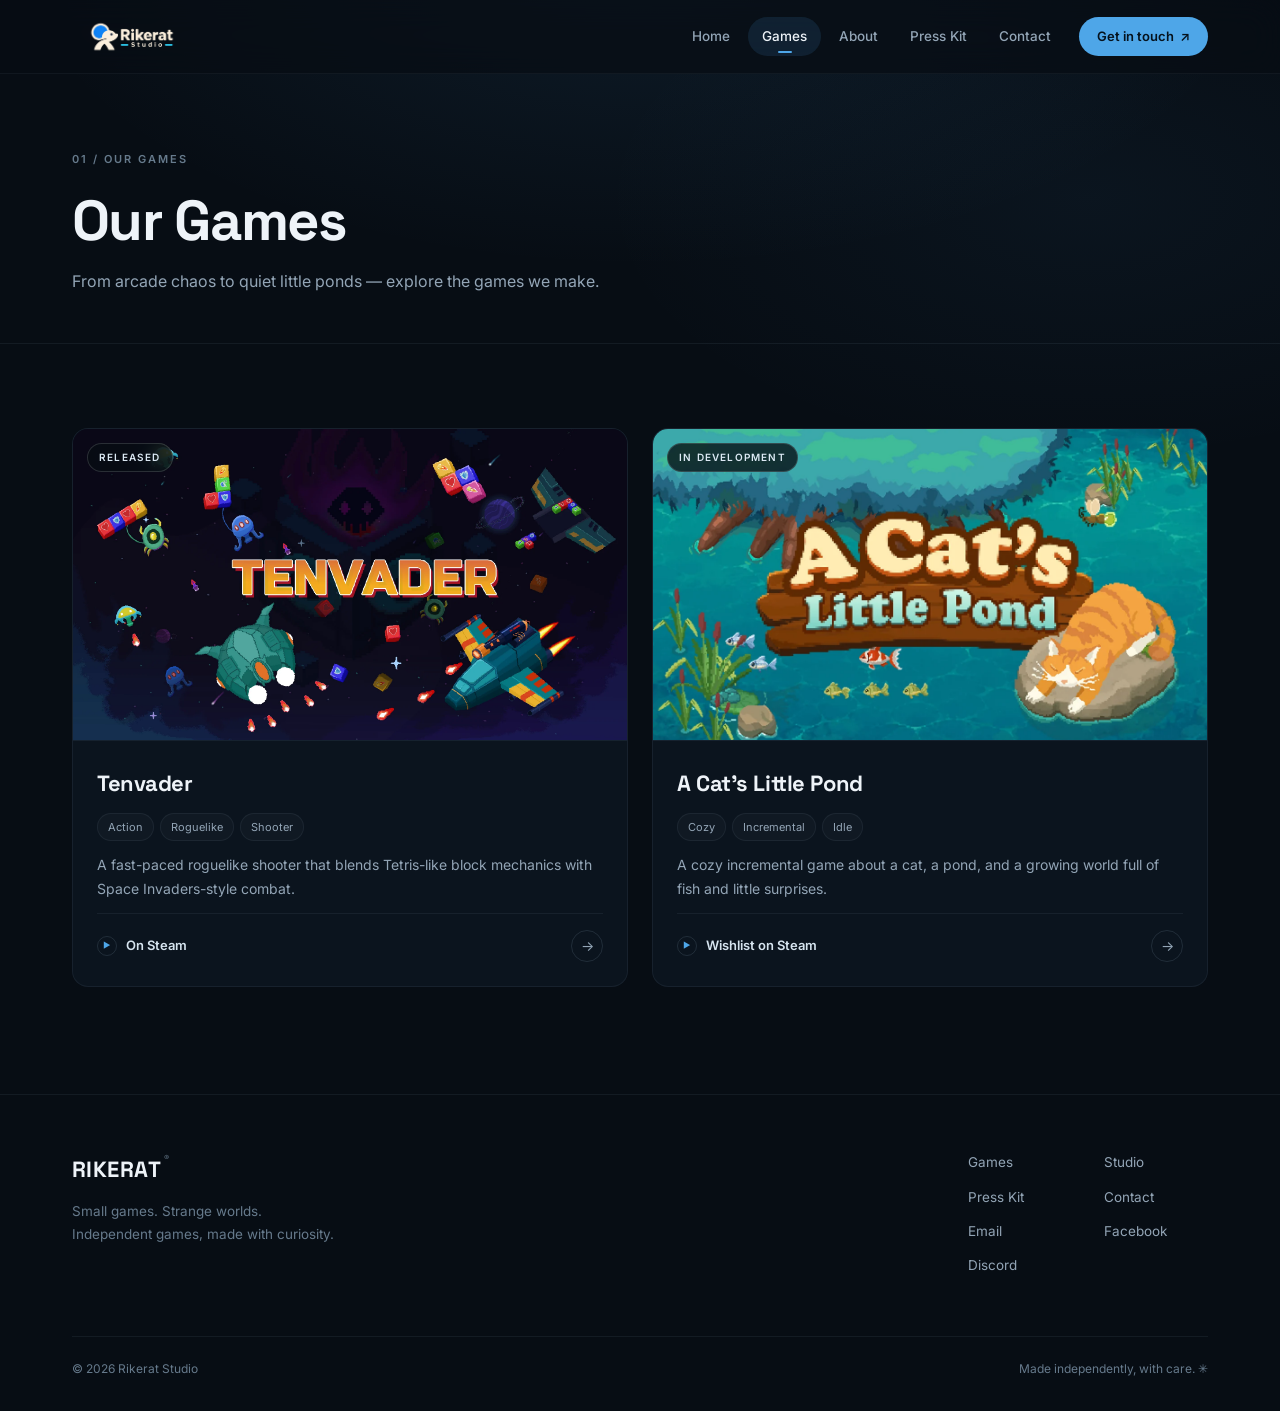
==== commit 4817df97: "Fix header alignment, add cache-busting, and upgrade Remotion-style animations" ====
--- a/games/index.html
+++ b/games/index.html
@@ -9,7 +9,7 @@
   <meta property="og:description" content="Discover Tenvader and A Cat’s Little Pond from Rikerat Studio.">
   <meta property="og:type" content="website">
   <link rel="icon" type="image/png" href="../assets/favicon.png">
-  <link rel="stylesheet" href="../assets/style.css">
+  <link rel="stylesheet" href="../assets/style.css?v=3">
   <title>Our Games | Rikerat Studio</title>
 </head>
 <body>
@@ -113,6 +113,6 @@
       </div>
     </footer>
   </div>
-  <script src="../assets/script.js" defer></script>
+  <script src="../assets/script.js?v=3" defer></script>
 </body>
 </html>
--- a/assets/style.css
+++ b/assets/style.css
@@ -16,7 +16,8 @@
   --mint: #7fd3a6;
   --font: 'Inter', -apple-system, BlinkMacSystemFont, sans-serif;
   --display: 'Space Grotesk', -apple-system, BlinkMacSystemFont, sans-serif;
-  --ease: cubic-bezier(0.22, 1, 0.36, 1);
+  --ease: cubic-bezier(0.16, 1, 0.3, 1);
+  --spring: cubic-bezier(0.34, 1.56, 0.64, 1);
   --radius: 16px;
   --radius-sm: 10px;
   --max-w: 1200px;
@@ -40,8 +41,8 @@
   line-height: 1.65;
   background-color: var(--bg);
   background-image:
-    radial-gradient(900px 460px at 50% -6%, rgba(78, 166, 232, 0.09), transparent 70%),
-    radial-gradient(700px 380px at 85% 22%, rgba(78, 166, 232, 0.04), transparent 70%);
+    radial-gradient(900px 460px at 50% -6%, rgba(78, 166, 232, 0.1), transparent 70%),
+    radial-gradient(700px 380px at 85% 22%, rgba(78, 166, 232, 0.05), transparent 70%);
   background-attachment: fixed;
   -webkit-font-smoothing: antialiased;
   overflow-x: hidden;
@@ -69,6 +70,20 @@
 :focus-visible {
   outline: 2px solid var(--accent);
   outline-offset: 3px;
+}
+
+/* ---------- Top Scroll Progress Bar (Remotion timeline feel) ---------- */
+.scroll-progress {
+  position: fixed;
+  top: 0;
+  left: 0;
+  width: 100%;
+  height: 2px;
+  background: linear-gradient(90deg, var(--accent), #9fd6ff, var(--mint));
+  transform-origin: left center;
+  transform: scaleX(0);
+  z-index: 100;
+  pointer-events: none;
 }
 
 /* ---------- Shell & Container ---------- */
@@ -90,26 +105,28 @@
   padding: 0 32px;
 }
 
-/* ---------- Header ---------- */
+/* ---------- Header (Clean single-row alignment) ---------- */
 .site-header {
   position: sticky;
   top: 0;
   z-index: 50;
-  height: 72px;
+  height: 74px;
   background: rgba(7, 13, 20, 0.72);
   backdrop-filter: blur(16px);
   -webkit-backdrop-filter: blur(16px);
-  border-bottom: 1px solid transparent;
-  transition: background 0.35s var(--ease), border-color 0.35s var(--ease);
+  border-bottom: 1px solid rgba(168, 194, 216, 0.06);
+  transition: background 0.35s var(--ease), border-color 0.35s var(--ease), box-shadow 0.35s var(--ease);
 }
 
 .site-header.scrolled {
-  background: rgba(7, 13, 20, 0.9);
-  border-bottom-color: var(--line-soft);
+  background: rgba(7, 13, 20, 0.92);
+  border-bottom-color: var(--line);
+  box-shadow: 0 12px 32px -18px rgba(0, 0, 0, 0.8);
 }
 
 .header-inner {
   height: 100%;
+  width: 100%;
   max-width: var(--max-w);
   margin: 0 auto;
   padding: 0 32px;
@@ -120,22 +137,21 @@
 }
 
 .brand {
-  display: flex;
-  align-items: center;
-  width: 142px;
+  display: inline-flex;
+  align-items: center;
   flex-shrink: 0;
-  transition: opacity 0.25s var(--ease), transform 0.25s var(--ease);
+  transition: opacity 0.25s var(--ease), transform 0.35s var(--spring);
 }
 
 .brand:hover {
-  opacity: 0.9;
-  transform: translateY(-1px);
+  opacity: 0.92;
+  transform: scale(1.03);
 }
 
 .brand img {
-  width: 142px;
+  width: 138px;
   height: auto;
-  max-height: 42px;
+  max-height: 40px;
   object-fit: contain;
   object-position: left center;
 }
@@ -143,61 +159,71 @@
 .nav {
   display: flex;
   align-items: center;
-  gap: 6px;
+  gap: 4px;
+  flex-shrink: 0;
 }
 
 .nav-link {
   position: relative;
-  padding: 8px 12px;
+  padding: 8px 14px;
   font-size: 13.5px;
   font-weight: 500;
   color: var(--muted);
-  border-radius: 8px;
+  border-radius: 999px;
+  white-space: nowrap;
   transition: color 0.25s var(--ease), background 0.25s var(--ease);
 }
 
 .nav-link:hover {
   color: var(--text);
-  background: rgba(255, 255, 255, 0.04);
+  background: rgba(255, 255, 255, 0.05);
 }
 
 .nav-link.active {
   color: var(--text);
+  background: rgba(78, 166, 232, 0.12);
 }
 
 .nav-link.active::after {
   content: "";
   position: absolute;
-  left: 12px;
-  right: 12px;
-  bottom: 2px;
+  left: 50%;
+  bottom: 3px;
+  width: 14px;
   height: 2px;
   border-radius: 2px;
   background: var(--accent);
+  transform: translateX(-50%);
 }
 
 .nav-cta {
-  margin-left: 12px;
-  padding: 9px 16px;
+  margin-left: 10px;
+  padding: 9px 18px;
   border-radius: 999px;
   background: var(--accent);
   color: var(--accent-ink);
   font-size: 13px;
   font-weight: 600;
+  white-space: nowrap;
   display: inline-flex;
   align-items: center;
   gap: 6px;
-  transition: background 0.25s var(--ease), transform 0.25s var(--ease), box-shadow 0.25s var(--ease);
+  flex-shrink: 0;
+  transition:
+    background 0.25s var(--ease),
+    transform 0.35s var(--spring),
+    box-shadow 0.3s var(--ease);
 }
 
 .nav-cta:hover {
   background: var(--accent-hover);
-  transform: translateY(-1px);
-  box-shadow: 0 8px 24px -8px rgba(78, 166, 232, 0.55);
+  transform: translateY(-2px) scale(1.02);
+  box-shadow: 0 10px 26px -8px rgba(78, 166, 232, 0.6);
 }
 
 .nav-cta span {
-  transition: transform 0.25s var(--ease);
+  display: inline-block;
+  transition: transform 0.35s var(--spring);
 }
 
 .nav-cta:hover span {
@@ -208,7 +234,7 @@
   display: none;
 }
 
-/* ---------- Typography ---------- */
+/* ---------- Typography & Kinetic Masks ---------- */
 .eyebrow {
   display: inline-flex;
   align-items: center;
@@ -228,13 +254,13 @@
   background: var(--mint);
   border-radius: 50%;
   box-shadow: 0 0 0 0 rgba(127, 211, 166, 0.6);
-  animation: pulse-dot 2.6s infinite;
+  animation: pulse-dot 2.4s infinite;
   flex-shrink: 0;
 }
 
 @keyframes pulse-dot {
-  0% { box-shadow: 0 0 0 0 rgba(127, 211, 166, 0.55); }
-  70% { box-shadow: 0 0 0 7px rgba(127, 211, 166, 0); }
+  0% { box-shadow: 0 0 0 0 rgba(127, 211, 166, 0.6); }
+  70% { box-shadow: 0 0 0 8px rgba(127, 211, 166, 0); }
   100% { box-shadow: 0 0 0 0 rgba(127, 211, 166, 0); }
 }
 
@@ -275,6 +301,30 @@
   font-size: 16px;
   line-height: 1.75;
   color: var(--muted);
+}
+
+/* Remotion-style masked word reveal */
+.kinetic-word-wrap {
+  display: inline-block;
+  overflow: hidden;
+  vertical-align: bottom;
+  padding-bottom: 0.08em;
+  margin-bottom: -0.08em;
+}
+
+.kinetic-word {
+  display: inline-block;
+  transform: translateY(115%);
+  opacity: 0;
+  transition:
+    transform 0.8s var(--ease),
+    opacity 0.6s var(--ease);
+  transition-delay: var(--word-delay, 0s);
+}
+
+.is-kinetic-in .kinetic-word {
+  transform: translateY(0);
+  opacity: 1;
 }
 
 /* ---------- Buttons & Links ---------- */
@@ -289,24 +339,31 @@
   font-weight: 600;
   line-height: 1;
   cursor: pointer;
+  position: relative;
+  overflow: hidden;
   transition:
     background 0.25s var(--ease),
     border-color 0.25s var(--ease),
-    transform 0.25s var(--ease),
-    box-shadow 0.25s var(--ease),
+    transform 0.35s var(--spring),
+    box-shadow 0.3s var(--ease),
     color 0.25s var(--ease);
 }
 
 .btn:hover {
-  transform: translateY(-2px);
+  transform: translateY(-2px) scale(1.02);
+}
+
+.btn:active {
+  transform: translateY(0) scale(0.98);
 }
 
 .btn span {
-  transition: transform 0.25s var(--ease);
+  display: inline-block;
+  transition: transform 0.35s var(--spring);
 }
 
 .btn:hover span {
-  transform: translateX(3px);
+  transform: translateX(4px);
 }
 
 .btn.primary,
@@ -318,7 +375,7 @@
 .btn.primary:hover,
 .btn.light:hover {
   background: var(--accent-hover);
-  box-shadow: 0 12px 28px -10px rgba(78, 166, 232, 0.55);
+  box-shadow: 0 14px 32px -10px rgba(78, 166, 232, 0.6);
 }
 
 .btn.ghost,
@@ -330,8 +387,8 @@
 
 .btn.ghost:hover,
 .btn.outline:hover {
-  border-color: rgba(168, 194, 216, 0.35);
-  background: rgba(255, 255, 255, 0.05);
+  border-color: rgba(168, 194, 216, 0.38);
+  background: rgba(255, 255, 255, 0.06);
 }
 
 .text-link {
@@ -358,12 +415,13 @@
   font-size: 8px;
   color: var(--accent);
   flex-shrink: 0;
-  transition: border-color 0.25s var(--ease), background 0.25s var(--ease), color 0.25s var(--ease);
+  transition: border-color 0.25s var(--ease), background 0.25s var(--ease), transform 0.35s var(--spring);
 }
 
 .text-link:hover .dot {
   border-color: var(--accent);
   background: var(--accent-soft);
+  transform: scale(1.12);
 }
 
 .arrow-link {
@@ -375,7 +433,7 @@
   place-items: center;
   color: var(--muted);
   font-size: 14px;
-  transition: background 0.25s var(--ease), border-color 0.25s var(--ease), color 0.25s var(--ease), transform 0.25s var(--ease);
+  transition: background 0.25s var(--ease), border-color 0.25s var(--ease), color 0.25s var(--ease), transform 0.35s var(--spring);
 }
 
 .arrow-link:hover,
@@ -383,7 +441,7 @@
   background: var(--accent);
   border-color: var(--accent);
   color: var(--accent-ink);
-  transform: translateX(2px);
+  transform: translateX(3px) scale(1.06);
 }
 
 /* ---------- Hero ---------- */
@@ -407,9 +465,17 @@
   height: 100%;
   object-fit: cover;
   object-position: 65% center;
-  transform: scale(1.03);
-  transition: transform 0.6s var(--ease);
+  transform: scale(1.05);
+  transition: transform 0.25s ease-out;
   will-change: transform;
+}
+
+.hero-particles {
+  position: absolute;
+  inset: 0;
+  z-index: 1;
+  pointer-events: none;
+  opacity: 0.7;
 }
 
 .hero::before {
@@ -418,7 +484,7 @@
   inset: 0;
   z-index: 1;
   background:
-    linear-gradient(90deg, rgba(7, 13, 20, 0.96) 0%, rgba(7, 13, 20, 0.86) 38%, rgba(7, 13, 20, 0.38) 65%, rgba(7, 13, 20, 0.08) 100%),
+    linear-gradient(90deg, rgba(7, 13, 20, 0.96) 0%, rgba(7, 13, 20, 0.86) 38%, rgba(7, 13, 20, 0.36) 65%, rgba(7, 13, 20, 0.08) 100%),
     linear-gradient(0deg, rgba(7, 13, 20, 0.92) 0%, rgba(7, 13, 20, 0) 32%);
 }
 
@@ -450,16 +516,18 @@
   margin-top: 32px;
 }
 
-/* Hero load-in choreography */
-.hero-copy > * {
+/* Hero load-in choreography (Remotion-like sequence) */
+.hero-copy .eyebrow,
+.hero-copy .hero-desc,
+.hero-copy .hero-actions {
   opacity: 0;
-  transform: translateY(18px);
-  animation: hero-enter 0.8s var(--ease) forwards;
-}
-.hero-copy > *:nth-child(1) { animation-delay: 0.05s; }
-.hero-copy > *:nth-child(2) { animation-delay: 0.14s; }
-.hero-copy > *:nth-child(3) { animation-delay: 0.24s; }
-.hero-copy > *:nth-child(4) { animation-delay: 0.34s; }
+  transform: translateY(20px);
+  animation: hero-enter 0.85s var(--ease) forwards;
+}
+
+.hero-copy .eyebrow { animation-delay: 0.06s; }
+.hero-copy .hero-desc { animation-delay: 0.32s; }
+.hero-copy .hero-actions { animation-delay: 0.44s; }
 
 @keyframes hero-enter {
   to {
@@ -512,18 +580,20 @@
 }
 
 .section-link span {
-  transition: transform 0.25s var(--ease);
+  display: inline-block;
+  transition: transform 0.35s var(--spring);
 }
 
 .section-link:hover span {
-  transform: translateX(3px);
-}
-
-/* ---------- Game cards ---------- */
+  transform: translateX(4px);
+}
+
+/* ---------- Game cards (3D Tilt + Spring + Sheen) ---------- */
 .games-grid {
   display: grid;
   grid-template-columns: repeat(2, 1fr);
   gap: 24px;
+  perspective: 1200px;
 }
 
 .game-card {
@@ -535,9 +605,11 @@
   border: 1px solid var(--line-soft);
   border-radius: var(--radius);
   overflow: hidden;
+  transform-style: preserve-3d;
+  will-change: transform;
   transition:
     transform 0.45s var(--ease),
-    border-color 0.45s var(--ease),
+    border-color 0.4s var(--ease),
     box-shadow 0.45s var(--ease);
 }
 
@@ -546,20 +618,19 @@
   position: absolute;
   inset: 0;
   background: radial-gradient(
-    420px circle at var(--mx, 50%) var(--my, 50%),
-    rgba(78, 166, 232, 0.1),
+    460px circle at var(--mx, 50%) var(--my, 50%),
+    rgba(78, 166, 232, 0.14),
     transparent 60%
   );
   opacity: 0;
-  transition: opacity 0.4s var(--ease);
+  transition: opacity 0.35s var(--ease);
   pointer-events: none;
   z-index: 1;
 }
 
 .game-card:hover {
-  transform: translateY(-5px);
-  border-color: rgba(78, 166, 232, 0.35);
-  box-shadow: 0 28px 54px -28px rgba(0, 0, 0, 0.85);
+  border-color: rgba(78, 166, 232, 0.42);
+  box-shadow: 0 32px 60px -28px rgba(0, 0, 0, 0.9);
 }
 
 .game-card:hover::before {
@@ -579,11 +650,11 @@
   width: 100%;
   height: 100%;
   object-fit: cover;
-  transition: transform 0.7s var(--ease);
+  transition: transform 0.75s var(--ease);
 }
 
 .game-card:hover .game-visual img {
-  transform: scale(1.045);
+  transform: scale(1.06);
 }
 
 .visual-tag {
@@ -592,8 +663,8 @@
   left: 14px;
   padding: 5px 11px;
   border-radius: 999px;
-  background: rgba(7, 13, 20, 0.76);
-  border: 1px solid rgba(255, 255, 255, 0.12);
+  background: rgba(7, 13, 20, 0.78);
+  border: 1px solid rgba(255, 255, 255, 0.14);
   font-size: 10px;
   letter-spacing: 0.12em;
   font-weight: 600;
@@ -631,10 +702,16 @@
   padding: 4px 10px;
   border-radius: 999px;
   border: 1px solid var(--line-soft);
-  background: rgba(255, 255, 255, 0.02);
+  background: rgba(255, 255, 255, 0.025);
   font-size: 11px;
   color: var(--muted);
   white-space: nowrap;
+  transition: border-color 0.25s var(--ease), color 0.25s var(--ease), transform 0.3s var(--spring);
+}
+
+.game-card:hover .tag {
+  border-color: rgba(78, 166, 232, 0.25);
+  color: #cde0ee;
 }
 
 .game-info p:not(.eyebrow) {
@@ -669,25 +746,29 @@
   position: absolute;
   top: -120px;
   right: -60px;
-  width: 360px;
-  height: 360px;
+  width: 380px;
+  height: 380px;
   border-radius: 50%;
-  background: radial-gradient(circle, rgba(78, 166, 232, 0.14), transparent 65%);
+  background: radial-gradient(circle, rgba(78, 166, 232, 0.16), transparent 65%);
   pointer-events: none;
-  animation: float-orb 9s ease-in-out infinite alternate;
+  animation: float-orb 8s ease-in-out infinite alternate;
 }
 
 @keyframes float-orb {
   from { transform: translate(0, 0) scale(1); }
-  to { transform: translate(-24px, 18px) scale(1.08); }
+  to { transform: translate(-28px, 20px) scale(1.1); }
 }
 
 .statement-mark {
-  display: inline-flex;
-  align-items: center;
-  gap: 10px;
+  display: inline-block;
   color: var(--accent);
-  font-size: 20px;
+  font-size: 22px;
+  animation: spin-slow 16s linear infinite;
+}
+
+@keyframes spin-slow {
+  from { transform: rotate(0deg); }
+  to { transform: rotate(360deg); }
 }
 
 .statement-card p {
@@ -741,17 +822,23 @@
   border: 1px solid var(--line);
   aspect-ratio: 3 / 2;
   background: var(--surface);
+  transition: transform 0.45s var(--ease), border-color 0.4s var(--ease), box-shadow 0.45s var(--ease);
+}
+
+.about-art:hover {
+  border-color: rgba(78, 166, 232, 0.35);
+  box-shadow: 0 28px 54px -28px rgba(0, 0, 0, 0.85);
 }
 
 .about-art img {
   width: 100%;
   height: 100%;
   object-fit: cover;
-  transition: transform 0.7s var(--ease);
+  transition: transform 0.8s var(--ease);
 }
 
 .about-art:hover img {
-  transform: scale(1.03);
+  transform: scale(1.04);
 }
 
 .about-art span {
@@ -843,11 +930,13 @@
 }
 
 .footer-links a {
-  transition: color 0.2s var(--ease);
+  transition: color 0.2s var(--ease), transform 0.25s var(--ease);
+  display: inline-block;
 }
 
 .footer-links a:hover {
   color: var(--text);
+  transform: translateX(3px);
 }
 
 .footer-bottom {
@@ -894,12 +983,12 @@
   margin-bottom: 24px;
   font-size: 13px;
   color: var(--dim);
-  transition: color 0.2s var(--ease), transform 0.2s var(--ease);
+  transition: color 0.2s var(--ease), transform 0.25s var(--spring);
 }
 
 .back-link:hover {
   color: var(--accent);
-  transform: translateX(-2px);
+  transform: translateX(-4px);
 }
 
 .detail-copy h1 {
@@ -950,12 +1039,12 @@
   height: 100%;
   object-fit: cover;
   filter: brightness(0.75) saturate(1.05);
-  transition: transform 0.6s var(--ease), filter 0.4s var(--ease);
+  transition: transform 0.7s var(--ease), filter 0.4s var(--ease);
 }
 
 .video-frame:hover > img {
-  transform: scale(1.03);
-  filter: brightness(0.85) saturate(1.08);
+  transform: scale(1.04);
+  filter: brightness(0.86) saturate(1.08);
 }
 
 .video-frame.static > img {
@@ -986,12 +1075,12 @@
   display: grid;
   place-items: center;
   font-size: 16px;
-  box-shadow: 0 10px 28px rgba(78, 166, 232, 0.4);
-  transition: transform 0.3s var(--ease), background 0.3s var(--ease);
+  box-shadow: 0 10px 28px rgba(78, 166, 232, 0.45);
+  transition: transform 0.35s var(--spring), background 0.3s var(--ease);
 }
 
 .video-play:hover span {
-  transform: scale(1.1);
+  transform: scale(1.14);
   background: var(--accent-hover);
 }
 
@@ -1060,11 +1149,12 @@
   border: 1px solid var(--line-soft);
   border-radius: var(--radius);
   background: var(--surface);
-  transition: border-color 0.3s var(--ease);
+  transition: border-color 0.3s var(--ease), transform 0.35s var(--spring);
 }
 
 .next-project:hover {
-  border-color: rgba(78, 166, 232, 0.35);
+  border-color: rgba(78, 166, 232, 0.38);
+  transform: translateY(-2px);
 }
 
 .next-project .eyebrow {
@@ -1108,11 +1198,11 @@
   width: 100%;
   height: 100%;
   object-fit: cover;
-  transition: transform 0.7s var(--ease);
+  transition: transform 0.8s var(--ease);
 }
 
 .feature-art:hover img {
-  transform: scale(1.03);
+  transform: scale(1.04);
 }
 
 .feature-art span {
@@ -1155,12 +1245,13 @@
   border-radius: var(--radius);
   border: 1px solid var(--line-soft);
   background: var(--surface);
-  transition: border-color 0.3s var(--ease), transform 0.3s var(--ease);
+  transition: border-color 0.3s var(--ease), transform 0.4s var(--spring), box-shadow 0.35s var(--ease);
 }
 
 .values-grid > div:hover {
-  border-color: rgba(78, 166, 232, 0.35);
-  transform: translateY(-4px);
+  border-color: rgba(78, 166, 232, 0.38);
+  transform: translateY(-5px);
+  box-shadow: 0 24px 44px -26px rgba(0, 0, 0, 0.85);
 }
 
 .values-grid span {
@@ -1261,12 +1352,13 @@
   font-size: 12.5px;
   font-weight: 600;
   color: #d6e3ed;
-  transition: border-color 0.25s var(--ease), background 0.25s var(--ease), color 0.25s var(--ease);
+  transition: border-color 0.25s var(--ease), background 0.25s var(--ease), color 0.25s var(--ease), transform 0.3s var(--spring);
 }
 
 .download-links a:hover {
   border-color: var(--accent);
   color: #fff;
+  transform: translateY(-2px);
 }
 
 .download-links a:first-child {
@@ -1399,19 +1491,19 @@
   color: var(--dim);
 }
 
-/* ---------- Scroll Reveal ---------- */
+/* ---------- Scroll Reveal (Springy Remotion feel) ---------- */
 [data-reveal] {
   opacity: 0;
-  transform: translateY(22px);
+  transform: translateY(28px) scale(0.985);
   transition:
     opacity 0.75s var(--ease),
-    transform 0.75s var(--ease);
+    transform 0.85s var(--spring);
   transition-delay: var(--delay, 0s);
 }
 
 [data-reveal].is-visible {
   opacity: 1;
-  transform: translateY(0);
+  transform: translateY(0) scale(1);
 }
 
 /* ---------- Responsive ---------- */
@@ -1441,7 +1533,7 @@
   }
 }
 
-@media (max-width: 760px) {
+@media (max-width: 820px) {
   .container,
   .header-inner {
     padding: 0 20px;
@@ -1451,9 +1543,8 @@
     height: 64px;
   }
 
-  .brand,
   .brand img {
-    width: 120px;
+    width: 118px;
   }
 
   .menu-toggle {
@@ -1517,6 +1608,11 @@
     font-size: 15px;
   }
 
+  .nav-link.active {
+    background: transparent;
+    color: var(--accent);
+  }
+
   .nav-link.active::after {
     display: none;
   }
@@ -1593,6 +1689,11 @@
     animation: none !important;
   }
 
+  .kinetic-word {
+    opacity: 1 !important;
+    transform: none !important;
+  }
+
   [data-reveal] {
     opacity: 1 !important;
     transform: none !important;
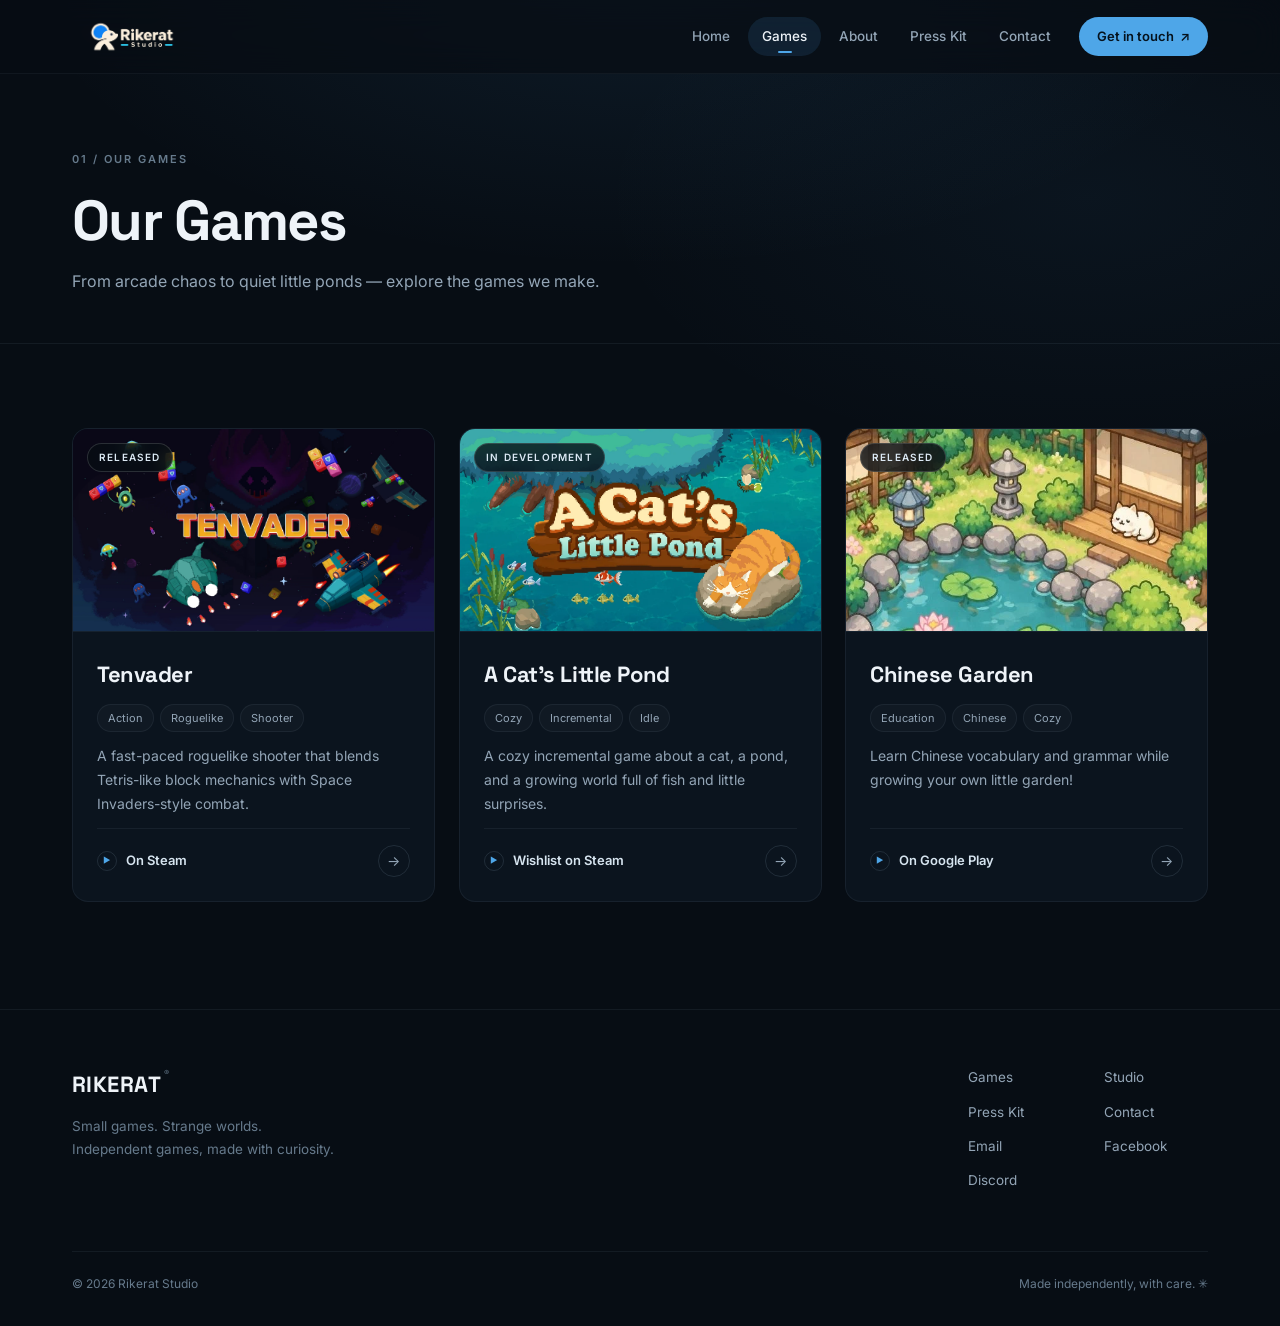
==== commit bb69285f: "Add Chinese Garden app page and assets" ====
--- a/games/index.html
+++ b/games/index.html
@@ -4,9 +4,9 @@
   <meta charset="utf-8">
   <meta name="viewport" content="width=device-width, initial-scale=1">
   <meta name="theme-color" content="#070d14">
-  <meta name="description" content="Discover Tenvader and A Cat’s Little Pond from Rikerat Studio.">
+  <meta name="description" content="Discover Tenvader, A Cat’s Little Pond, and Chinese Garden from Rikerat Studio.">
   <meta property="og:title" content="Our Games | Rikerat Studio">
-  <meta property="og:description" content="Discover Tenvader and A Cat’s Little Pond from Rikerat Studio.">
+  <meta property="og:description" content="Discover Tenvader, A Cat’s Little Pond, and Chinese Garden from Rikerat Studio.">
   <meta property="og:type" content="website">
   <link rel="icon" type="image/png" href="../assets/favicon.png">
   <link rel="stylesheet" href="../assets/style.css?v=3">
@@ -84,6 +84,26 @@
                 </div>
               </div>
             </article>
+
+            <article class="game-card" data-reveal style="--delay: 0.23s">
+              <a class="game-visual" href="chinese-garden.html" aria-label="Explore Chinese Garden">
+                <img src="../assets/img/chinese-garden-keyart.webp" alt="Chinese Garden key art" loading="lazy">
+                <span class="visual-tag">RELEASED</span>
+              </a>
+              <div class="game-info">
+                <h3><a href="chinese-garden.html">Chinese Garden</a></h3>
+                <div class="tags">
+                  <span class="tag">Education</span>
+                  <span class="tag">Chinese</span>
+                  <span class="tag">Cozy</span>
+                </div>
+                <p>Learn Chinese vocabulary and grammar while growing your own little garden!</p>
+                <div class="card-foot">
+                  <a class="text-link" href="chinese-garden.html"><span class="dot" aria-hidden="true">▶</span> On Google Play</a>
+                  <a class="arrow-link" href="chinese-garden.html" aria-label="Explore Chinese Garden">→</a>
+                </div>
+              </div>
+            </article>
           </div>
         </div>
       </section>
--- a/assets/style.css
+++ b/assets/style.css
@@ -591,7 +591,7 @@
 /* ---------- Game cards (3D Tilt + Spring + Sheen) ---------- */
 .games-grid {
   display: grid;
-  grid-template-columns: repeat(2, 1fr);
+  grid-template-columns: repeat(auto-fit, minmax(290px, 1fr));
   gap: 24px;
   perspective: 1200px;
 }
@@ -1103,6 +1103,31 @@
 .detail-media .video-frame {
   border-radius: var(--radius);
   border: 1px solid var(--line);
+}
+
+.screenshot-grid {
+  display: grid;
+  grid-template-columns: repeat(3, 1fr);
+  gap: 20px;
+}
+
+.screenshot-card {
+  border-radius: var(--radius);
+  border: 1px solid var(--line);
+  overflow: hidden;
+  background: var(--surface);
+}
+
+.screenshot-card img {
+  width: 100%;
+  height: auto;
+  display: block;
+}
+
+@media (max-width: 720px) {
+  .screenshot-grid {
+    grid-template-columns: 1fr;
+  }
 }
 
 .detail-about {
